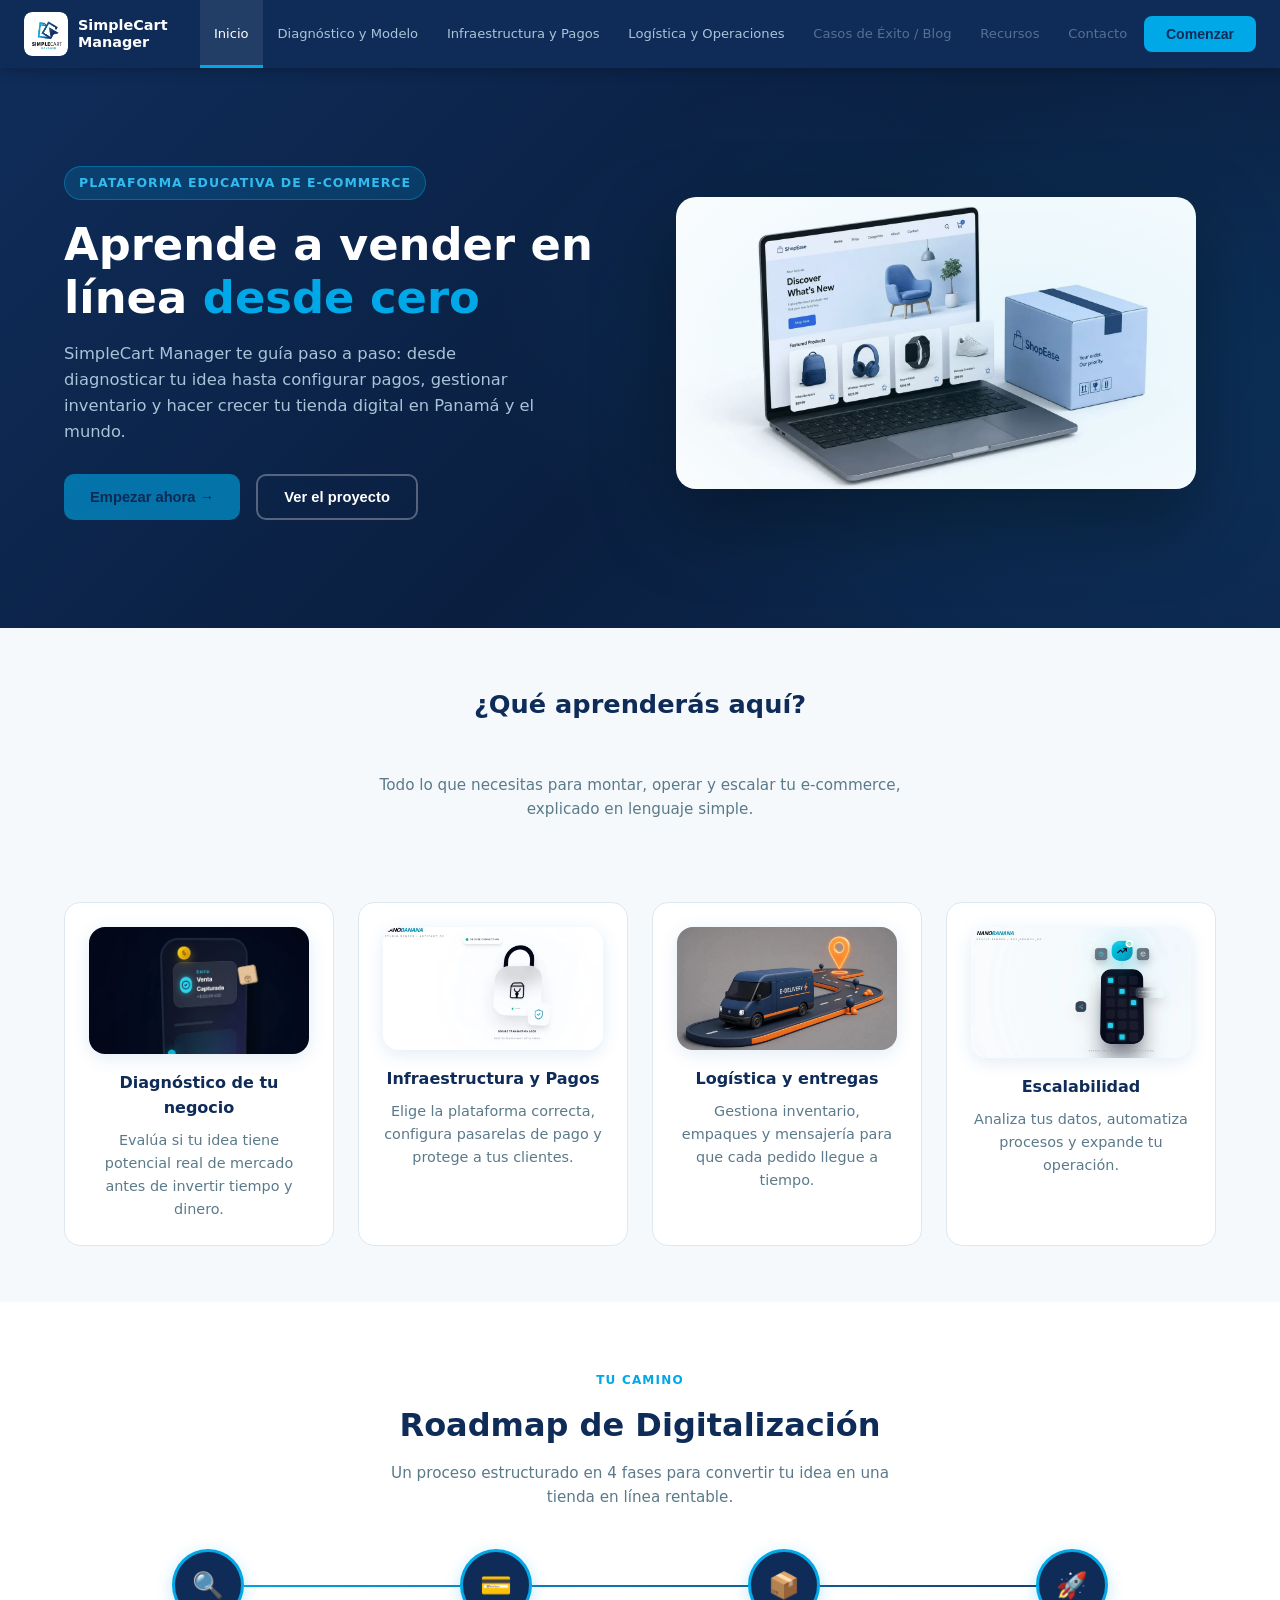
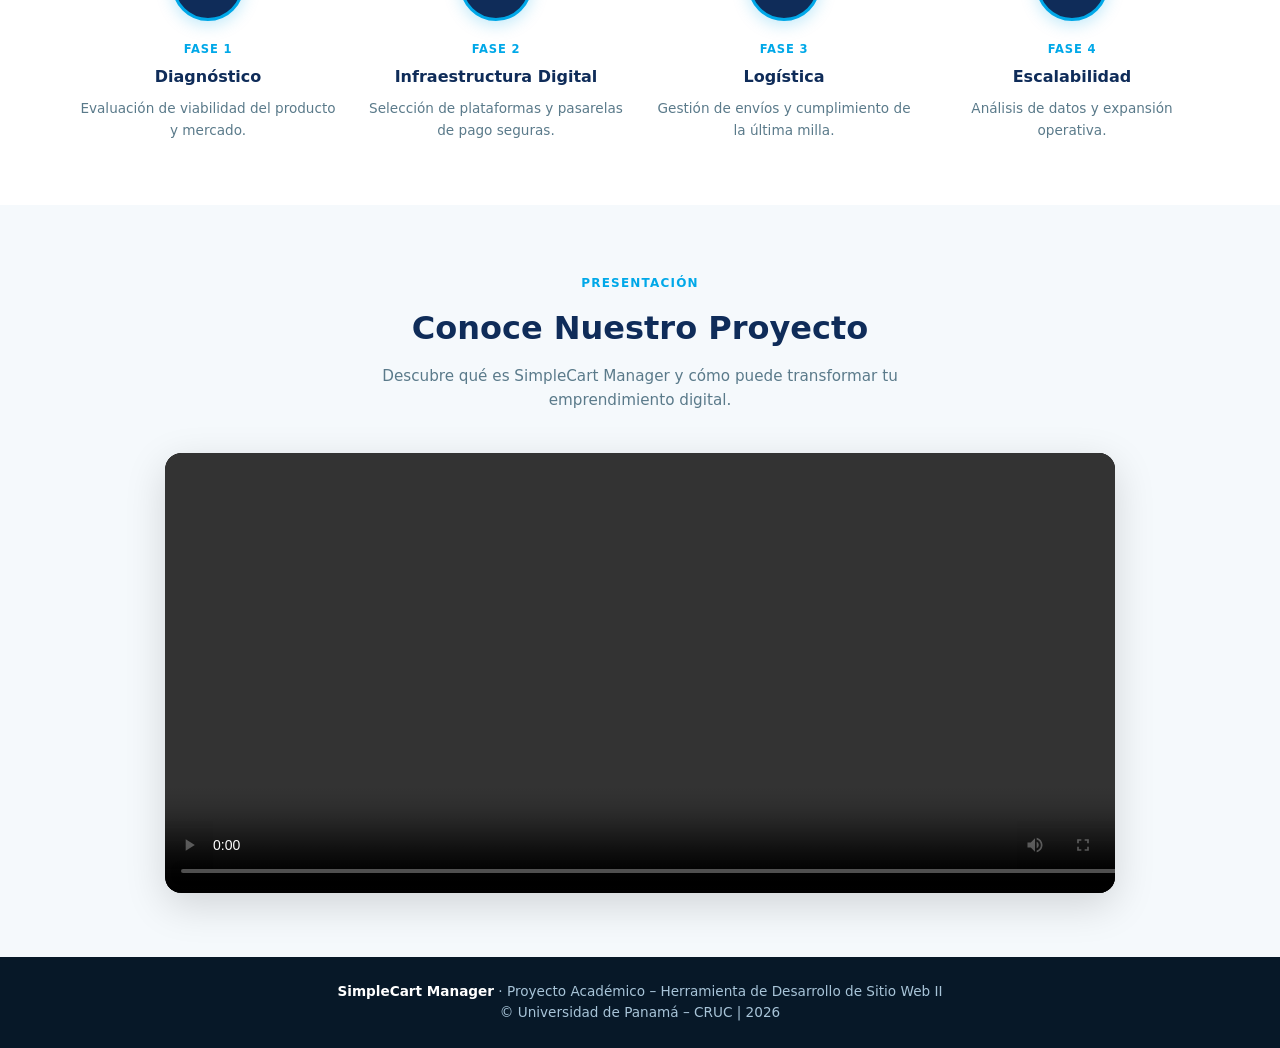
==== index.html @ 83f14ff5 "Quite carpetas y arregle los documentos" ====
<!DOCTYPE html>
<html lang="es">
<head>
  <meta charset="UTF-8" />
  <meta name="viewport" content="width=device-width, initial-scale=1.0" />
  <title>SimpleCart Manager</title>
  <link rel="stylesheet" href="styles.css" />
</head>
<body>

<!-- ── NAVBAR ── -->
<nav>
  <a class="nav-logo" href="#" onclick="showPage('inicio');return false;">
    <div class="nav-logo-icon nav-logo-icon-img">
      <img src="img/logo.webp" alt="Logo" /></div>
    <div class="nav-logo-text">SimpleCart<br>Manager</div>
  </a>
  <ul class="nav-links">
    <li><a href="#" id="nav-inicio" class="active" onclick="showPage('inicio');return false;">Inicio</a></li>
    <li><a href="#" id="nav-diagnostico" onclick="showPage('diagnostico');return false;">Diagnóstico y Modelo</a></li>
    <li><a href="#" id="nav-infraestructura" onclick="showPage('infraestructura');return false;">Infraestructura y Pagos</a></li>
    <li><a href="#" id="nav-logistica" onclick="showPage('logistica');return false;">Logística y Operaciones</a></li>
    <li><a class="soon">Casos de Éxito / Blog</a></li>
    <li><a class="soon">Recursos</a></li>
    <li><a class="soon">Contacto</a></li>
  </ul>
  <button class="nav-cta" onclick="showPage('diagnostico')">Comenzar</button>
</nav>

<!-- ══════════════════════════════════════
     PÁGINA 1 — INICIO
══════════════════════════════════════ -->
<section class="page active" id="page-inicio">

  <!-- HERO con Animación 1: Teléfono -->
  <div class="hero">
    <div class="hero-text">
      <div class="hero-badge">Plataforma Educativa de e-Commerce</div>
      <h1>Aprende a vender en línea <span>desde cero</span></h1>
      <p>SimpleCart Manager te guía paso a paso: desde diagnosticar tu idea hasta configurar pagos, gestionar inventario y hacer crecer tu tienda digital en Panamá y el mundo.</p>
      <div class="hero-actions">
        <button class="btn-primary" onclick="showPage('diagnostico')">Empezar ahora →</button>
        <button class="btn-outline" onclick="document.getElementById('video-section').scrollIntoView({behavior:'smooth'})">Ver el proyecto</button>
      </div>
    </div>
    <!-- Hero visual: laptop e-commerce -->
    <div class="hero-img-col">
      <img src="img/hero.webp" alt="Tienda e-commerce en laptop" class="hero-laptop-img" />
    </div>
  </div>

    <!-- VALUE STRIP: candado en "Infraestructura" -->
  <div class="value-strip">
    <h2>¿Qué aprenderás aquí?</h2>
    <p class="subtitle">Todo lo que necesitas para montar, operar y escalar tu e-commerce, explicado en lenguaje simple.</p>
    <div class="value-grid">
      <div class="value-card-img">
        <div class="value-card-img-wrap">
          <img src="img/celular.webp" alt="Diagnóstico de ventas" class="top" />
        </div>
        <h3>Diagnóstico de tu negocio</h3>
        <p>Evalúa si tu idea tiene potencial real de mercado antes de invertir tiempo y dinero.</p>
      </div>

      <div class="value-card-img">
        <div class="value-card-img-wrap">
          <img src="img/candado.webp" alt="Secure Transaction Lock" />
        </div>
        <h3>Infraestructura y Pagos</h3>
        <p>Elige la plataforma correcta, configura pasarelas de pago y protege a tus clientes.</p>
      </div>

      <div class="value-card-img">
        <div class="value-card-img-wrap">
          <img src="img/logistica.webp" alt="Logística y entregas" />
        </div>
        <h3>Logística y entregas</h3>
        <p>Gestiona inventario, empaques y mensajería para que cada pedido llegue a tiempo.</p>
      </div>

      <div class="value-card-img">
        <div class="value-card-img-wrap">
          <img src="img/interactivo.webp" alt="Escalabilidad y crecimiento" />
        </div>
        <h3>Escalabilidad</h3>
        <p>Analiza tus datos, automatiza procesos y expande tu operación.</p>
      </div>
    </div>
  </div>
            

  <!-- ROADMAP -->
  <div class="roadmap-section">
    <div class="section-header">
      <span class="section-label">Tu camino</span>
      <h2 class="section-title">Roadmap de Digitalización</h2>
      <p class="section-sub">Un proceso estructurado en 4 fases para convertir tu idea en una tienda en línea rentable.</p>
    </div>
    <div class="roadmap-grid">
      <div class="roadmap-item">
        <div class="roadmap-dot">🔍</div>
        <div class="roadmap-phase">Fase 1</div>
        <div class="roadmap-title">Diagnóstico</div>
        <p class="roadmap-desc">Evaluación de viabilidad del producto y mercado.</p>
      </div>
      <div class="roadmap-item">
        <div class="roadmap-dot">💳</div>
        <div class="roadmap-phase">Fase 2</div>
        <div class="roadmap-title">Infraestructura Digital</div>
        <p class="roadmap-desc">Selección de plataformas y pasarelas de pago seguras.</p>
      </div>
      <div class="roadmap-item">
        <div class="roadmap-dot">📦</div>
        <div class="roadmap-phase">Fase 3</div>
        <div class="roadmap-title">Logística</div>
        <p class="roadmap-desc">Gestión de envíos y cumplimiento de la última milla.</p>
      </div>
      <div class="roadmap-item">
        <div class="roadmap-dot">🚀</div>
        <div class="roadmap-phase">Fase 4</div>
        <div class="roadmap-title">Escalabilidad</div>
        <p class="roadmap-desc">Análisis de datos y expansión operativa.</p>
      </div>
    </div>
  </div>

  <!-- VIDEO -->
  <div class="video-section">
    <div class="section-header">
      <span class="section-label">Presentación</span>
      <h2 class="section-title">Conoce Nuestro Proyecto</h2>
      <p class="section-sub">Descubre qué es SimpleCart Manager y cómo puede transformar tu emprendimiento digital.</p>
    </div>
    <div class="video-wrapper">
      <video controls class="project-video">
        <source src="video1.mp4" type="video/mp4" />
        Tu navegador no soporta video HTML5.
      </video>
    </div>
  </div>

</section>

<!-- ══════════════════════════════════════
     PÁGINA 2 — DIAGNÓSTICO
══════════════════════════════════════ -->
<section class="page" id="page-diagnostico">
  <div class="page-hero">
    <span class="section-label">Fase 1 · Diagnóstico</span>
    <h1>Diagnóstico y <span>Modelo de Negocio</span></h1>
    <p>Antes de construir tu tienda en línea, necesitas validar tu idea. Aquí aprenderás a analizar tu producto, conocer a tu cliente y elegir el modelo de negocio que mejor se adapta a ti.</p>
  </div>

  <div class="diag-intro">
    <div class="diag-intro-text">
      <h2>¿Por qué es crucial el diagnóstico?</h2>
      <p>El 70% de los negocios en línea que fracasan no lo hacen por falta de dinero, sino por falta de validación previa. Un diagnóstico sólido te ahorra meses de esfuerzo y recursos mal invertidos.</p>
      <p>Aprenderás a evaluar cuatro dimensiones clave: tu producto, tu mercado objetivo, tu competencia y tu capacidad operativa.</p>
      <div class="highlight">💡 <strong>Dato clave:</strong> Un emprendedor que valida su idea antes de lanzar tiene 3 veces más probabilidades de alcanzar rentabilidad en el primer año.</div>
      <div class="dashboard-img-block">
        <img src="img/diagnostico.webp" alt="Dashboard de ventas" />
        <div class="dashboard-img-caption">📊 Panel de control de ventas en tiempo real</div>
      </div>
    </div>
    <div class="diag-cards-mini">
      <div class="mini-card"><h4>Producto</h4><p>¿Resuelve un problema real? ¿Tiene demanda comprobable?</p></div>
      <div class="mini-card"><h4>Cliente ideal</h4><p>¿Quién te va a comprar? ¿Dónde está? ¿Cuánto paga?</p></div>
      <div class="mini-card"><h4>Competencia</h4><p>¿Qué hacen los demás bien? ¿Cuál es tu diferenciador?</p></div>
      <div class="mini-card"><h4>Capacidad</h4><p>¿Puedes cumplir los pedidos con los recursos que tienes?</p></div>
    </div>
  </div>

  <div class="steps-section">
    <div class="section-header">
      <span class="section-label">Proceso</span>
      <h2 class="section-title">Pasos del Diagnóstico</h2>
      <p class="section-sub">Sigue este proceso estructurado para evaluar tu idea con criterios de negocio reales.</p>
    </div>
    <div class="steps-grid">
      <div class="step-card"><div class="step-num">01</div><h3>Define tu propuesta de valor</h3><p>Responde en una oración qué vendes, a quién y por qué lo prefieren frente a la competencia.</p><ul><li>Describe el problema que resuelves</li><li>Identifica al comprador específico</li><li>Explica qué te hace diferente</li><li>Valida que el cliente pagaría por eso</li></ul></div>
      <div class="step-card"><div class="step-num">02</div><h3>Analiza el mercado</h3><p>Investiga si hay suficiente demanda y qué tan accesible es ese segmento desde Panamá.</p><ul><li>Busca volumen de búsquedas en Google</li><li>Revisa ventas de competidores en Amazon</li><li>Estima el tamaño del mercado local</li><li>Identifica tendencias crecientes</li></ul></div>
      <div class="step-card"><div class="step-num">03</div><h3>Estudia a tu competencia</h3><p>Conocer lo que ya existe te permite encontrar huecos de mercado que puedes ocupar.</p><ul><li>Lista tus 3 competidores directos</li><li>Analiza precios y canales</li><li>Detecta quejas de sus clientes</li><li>Define en qué puedes ser mejor</li></ul></div>
      <div class="step-card"><div class="step-num">04</div><h3>Calcula tu viabilidad financiera</h3><p>Estima cuánto necesitas vender para cubrir costos y cuándo empiezas a ganar.</p><ul><li>Suma costos fijos mensuales</li><li>Calcula el costo unitario</li><li>Define precio y margen</li><li>Proyecta unidades a vender</li></ul></div>
      <div class="step-card"><div class="step-num">05</div><h3>Valida con clientes reales</h3><p>Antes de invertir en tecnología, consigue tu primera venta real.</p><ul><li>Crea una landing page sencilla</li><li>Usa redes para pre-vender</li><li>Encuesta a personas del perfil objetivo</li><li>Acepta un pedido real aunque sea manual</li></ul></div>
      <div class="step-card"><div class="step-num">06</div><h3>Redacta tu Modelo de Negocio</h3><p>Plasma todo en un Business Model Canvas simplificado.</p><ul><li>Segmento de clientes y canales</li><li>Propuesta de valor</li><li>Fuentes de ingresos y costos</li><li>Recursos, actividades y socios clave</li></ul></div>
    </div>
  </div>

  <div class="models-section">
    <div class="section-header">
      <span class="section-label">Modelos</span>
      <h2 class="section-title">¿Qué modelo de negocio es para ti?</h2>
      <p class="section-sub">El modelo que elijas define cómo generas dinero. Conoce las principales opciones para e-commerce.</p>
    </div>
    <div class="models-grid">
      <div class="model-card featured">
        <span class="model-badge">Más popular</span>
        <h3>Tienda propia con inventario</h3>
        <p>Compras productos, los almacenas y los vendes. Control total del precio, marca y experiencia del cliente.</p>
        <div class="model-tags">
          <span class="tag">Control total</span>
          <span class="tag">Requiere capital</span>
          <span class="tag">Mayor margen</span>
        </div>
      
      
      
      </div>
      <div class="model-card">
        <h3>Dropshipping</h3>
        <p>Vendes productos de terceros sin inventario. El proveedor envía directamente al cliente.</p>
        <div class="model-tags">
          <span class="tag">Bajo riesgo</span>
          <span class="tag">Menor margen</span>
          <span class="tag">Fácil de comenzar</span>
        </div>
      </div>
      <div class="model-card"><h3>Productos digitales</h3><p>Vendes cursos, plantillas, ebooks. Se entrega automáticamente y genera ingresos pasivos.</p><div class="model-tags"><span class="tag">Sin inventario</span><span class="tag">Escalable</span><span class="tag">Alto margen</span></div></div>
      <div class="model-card"><h3>Suscripción / membresía</h3><p>Los clientes pagan mensual o anual por acceso a productos o servicios. Ingresos predecibles.</p><div class="model-tags"><span class="tag">Ingreso recurrente</span><span class="tag">Fidelización</span><span class="tag">Mayor LTV</span></div></div>
    </div>
  </div>

  <div class="checklist-section">
    <div class="section-header">
      <span class="section-label">Checklist</span>
      <h2 class="section-title">¿Estás listo para pasar a la Fase 2?</h2>
      <p class="section-sub">Verifica estos puntos antes de avanzar. Si marcas al menos 8 de 10, estás listo.</p>
    </div>
    <div class="checklist-wrapper">
      <div class="checklist-group">
        <h3>Producto y mercado</h3>
        <div class="checklist-item"><div class="ci-check">✓</div><div class="ci-text"><strong>Propuesta de valor definida</strong><span>Sé exactamente qué vendo y por qué me elegirían a mí.</span></div></div>
        <div class="checklist-item"><div class="ci-check">✓</div><div class="ci-text"><strong>Cliente ideal identificado</strong><span>Tengo un perfil de cliente con edad, hábitos e intención de compra.</span></div></div>
        <div class="checklist-item"><div class="ci-check">✓</div><div class="ci-text"><strong>Demanda verificada</strong><span>Hay búsquedas, ventas de competidores o personas que pagarían.</span></div></div>
        <div class="checklist-item"><div class="ci-check">✓</div><div class="ci-text"><strong>Competencia analizada</strong><span>Conozco a mis 3 principales competidores y mi diferenciador.</span></div></div>
        <div class="checklist-item"><div class="ci-check">✓</div><div class="ci-text"><strong>Primera venta o pre-venta</strong><span>Alguien real expresó interés o realizó un pago por mi producto.</span></div></div>
      </div>
      <div class="checklist-group">
        <h3>Modelo y finanzas</h3>
        <div class="checklist-item"><div class="ci-check">✓</div><div class="ci-text"><strong>Modelo de negocio elegido</strong><span>Sé si haré tienda propia, dropshipping, digital o suscripción.</span></div></div>
        <div class="checklist-item"><div class="ci-check">✓</div><div class="ci-text"><strong>Costos calculados</strong><span>Conozco cuánto me cuesta producir, empacar y enviar.</span></div></div>
        <div class="checklist-item"><div class="ci-check">✓</div><div class="ci-text"><strong>Precio de venta definido</strong><span>Mi precio cubre costos y deja un margen de al menos 30%.</span></div></div>
        <div class="checklist-item"><div class="ci-check">✓</div><div class="ci-text"><strong>Punto de equilibrio calculado</strong><span>Sé cuántas ventas necesito al mes para no perder dinero.</span></div></div>
        <div class="checklist-item"><div class="ci-check">✓</div><div class="ci-text"><strong>Capacidad operativa evaluada</strong><span>Puedo manejar los pedidos iniciales con mis recursos actuales.</span></div></div>
      </div>
    </div>
  </div>

  <div class="cta-band">
    <h2>¿Tienes tu diagnóstico listo? <span>Avanza a la Fase 2</span></h2>
    <p>La siguiente etapa te guiará para elegir tu plataforma de ventas, configurar métodos de pago y construir la infraestructura digital de tu tienda.</p>
    <button class="btn-primary" onclick="showPage('infraestructura')">Infraestructura y Pagos →</button>
  </div>
</section>

<!-- ══════════════════════════════════════
     PÁGINA 3 — INFRAESTRUCTURA Y PAGOS
══════════════════════════════════════ -->
<section class="page" id="page-infraestructura">

  <div class="page-hero">
    <span class="section-label">Fase 2 · Infraestructura y Pagos</span>
    <h1>Plataforma, Pagos y <span>Seguridad Digital</span></h1>
    <p>Una vez que validaste tu idea, llega el momento de elegir dónde vender, cómo cobrar y cómo proteger los datos de tus clientes. Aquí encontrarás todo lo que necesitas saber para construir los cimientos digitales de tu tienda.</p>
  </div>

  <!-- value strip with lock animation -->
  <div class="value-strip">
    <div class="anim-lock-wrap" id="lockWrap" onclick="toggleLock()">
      <div class="anim-lock-glow"></div>
      <div class="anim-shackle"></div>
      <div class="anim-lock-body">
        <div class="anim-lock-grid"></div>
        <div class="anim-lock-glare"></div>
        <div class="anim-lock-ring"></div>
        <span class="anim-lock-icon" id="lockIcon">🛍</span>
        <div class="anim-lock-status">
          <span class="anim-lock-status-dot"></span>
          <span id="lockStatusText">STANDBY_CIPHER_ACTIVE</span>
        </div>
      </div>
      <div class="anim-lock-badge" id="lockBadge">
        🛡
        <span class="anim-lock-badge-label" id="lockBadgeLabel">System OK</span>
      </div>
      <div class="anim-conn-badge" id="connBadge">
        <div class="anim-conn-top">
          <span class="anim-conn-dot"></span>
          <span class="anim-conn-text" id="connText">Conexión Segura</span>
        </div>
        <div class="anim-conn-sub">TLS_1.3_STABLE / STANDBY</div>
      </div>
      <div class="anim-orbit-ring1"></div>
      <div class="anim-orbit-ring2"></div>
      <div class="anim-orbit-key"><div class="anim-orbit-key-inner">🔑</div></div>
      <div class="anim-orbit-dot"><div class="anim-orbit-dot-inner"></div></div>
      <div class="anim-spark"></div>
      <div class="anim-spark"></div>
      <div class="anim-spark"></div>
      <div class="anim-spark"></div>
    </div>
    <div class="segurit">
      <h2 >Seguridad ante todo</h2>
      <p>Proteger la información de tus clientes no es opcional: es un requisito legal y de confianza. Desde la configuración de SSL hasta la elección de pasarelas de pago seguras, cada detalle cuenta para que tu tienda transmita profesionalismo y seguridad.</p>
      <p class="content">Haz clic en el candado para simular el establecimiento de un canal encriptado seguro, igual que ocurre cuando activas un certificado SSL en tu tienda.</p>
    </div>
  </div>

  <!-- Platform types -->
  <div class="models-section">
    <div class="section-header">
      <span class="section-label">Plataformas</span>
      <h2 class="section-title">Elige dónde construir tu tienda</h2>
      <p class="section-sub">Cada plataforma tiene ventajas según tu presupuesto, conocimiento técnico y nivel de control que necesites.</p>
    </div>
    <div class="models-grid">
      <div class="model-card featured">
        <span class="model-badge">Recomendada</span>
        <h3>Shopify</h3>
        <p>Plataforma todo-en-uno. Ideal para principiantes. Incluye hosting, plantillas, pasarela de pago y soporte 24/7. Comisiones mensuales + transaccionales.</p>
        <div class="model-tags"><span class="tag">Fácil</span><span class="tag">Hosting incluido</span><span class="tag">Pago mensual</span></div>
      </div>
      <div class="model-card">
        <h3>WooCommerce</h3>
        <p>Plugin de WordPress. Control total del diseño y funcionalidad. Ideal si ya tienes experiencia técnica o presupuesto ajustado. Software gratuito (hosting aparte).</p>
        <div class="model-tags"><span class="tag">Gratuito</span><span class="tag">Requiere hosting</span><span class="tag">Personalizable</span></div>
      </div>
      <div class="model-card">
        <h3>Tienda Libre / Mercado Shops</h3>
        <p>Soluciones locales para LATAM. Integración con Mercado Pago. Buenas para empezar rápido en la región con poco presupuesto inicial.</p>
        <div class="model-tags"><span class="tag">Local</span><span class="tag">Mercado Pago</span><span class="tag">Gratuito inicial</span></div>
      </div>
      <div class="model-card">
        <h3>BigCommerce / Wix eCommerce</h3>
        <p>Alternativas con buen balance entre facilidad y personalización. BigCommerce es fuerte en escalabilidad; Wix es ideal para catálogos pequeños.</p>
        <div class="model-tags"><span class="tag">Escalable</span><span class="tag">Plantillas</span><span class="tag">Soporte</span></div>
      </div>
    </div>
  </div>

  <!-- Payment gateways -->
  <div class="steps-section">
    <div class="section-header">
      <span class="section-label">Pasarelas de Pago</span>
      <h2 class="section-title">¿Cómo vas a cobrar?</h2>
      <p class="section-sub">Las pasarelas de pago procesan las transacciones de tus clientes de forma segura. Conoce las opciones disponibles.</p>
    </div>
    <div class="steps-grid">
      <div class="step-card">
        <div class="step-num">01</div>
        <h3>Mercado Pago</h3>
        <p>La más usada en LATAM. Acepta tarjetas, efectivo (Pago Fácil, Rapipago) y transferencias. Ideal para empezar en la región. Comisiones competitivas.</p>
        <ul><li>Sin costo de instalación</li><li>Checkout personalizable</li><li>Split de pagos</li></ul>
      </div>
      <div class="step-card">
        <div class="step-num">02</div>
        <h3>Stripe</h3>
        <p>Líder global. Excelente documentación y API. Acepta más de 135 monedas. Ideal si planeas vender internacionalmente. Requiere cuenta en país soportado.</p>
        <ul><li>API robusta</li><li>Recurrencia nativa</li><li>Prevención de fraude</li></ul>
      </div>
      <div class="step-card">
        <div class="step-num">03</div>
        <h3>PayPal</h3>
        <p>Reconocido mundialmente. Los clientes confían en él. Puedes usarlo como botón de pago o checkout completo. Bueno para empezar sin conocimientos técnicos.</p>
        <ul><li>Fácil integración</li><li>Protección al comprador</li><li>Amplia cobertura</li></ul>
      </div>
      <div class="step-card">
        <div class="step-num">04</div>
        <h3>Payphone / Nequi</h3>
        <p>Soluciones de pago locales en Panamá. Payphone permite cobros con tarjeta y código QR. Nequi permite transferencias instantáneas entre usuarios.</p>
        <ul><li>Pagos locales</li><li>QR y link de pago</li><li>Comisiones bajas</li></ul>
      </div>
      <div class="step-card">
        <div class="step-num">05</div>
        <h3>Transferencia / Depósito</h3>
        <p>Método tradicional sin comisiones. Ideal para ventas B2B o clientes de confianza. Puedes automatizar con alerts bancarios o confirmación manual.</p>
        <ul><li>Sin comisiones</li><li>B2B frecuente</li><li>Requiere gestión manual</li></ul>
      </div>
      <div class="step-card">
        <div class="step-num">06</div>
        <h3>Criptomonedas</h3>
        <p>Acepta Bitcoin, USDT o stablecoins mediante pasarelas como Binance Pay o OpenNode. Ideal para un nicho tech-savvy. Volatilidad a considerar.</p>
        <ul><li>Sin bancos</li><li>Comisiones bajas</li><li>Mercado nicho</li></ul>
      </div>
    </div>
  </div>

  <!-- Seguridad checklist -->
  <div class="checklist-section">
    <div class="section-header">
      <span class="section-label">Seguridad</span>
      <h2 class="section-title">Checklist de infraestructura segura</h2>
      <p class="section-sub">Antes de lanzar, asegúrate de cumplir con estos puntos para proteger tu tienda y a tus clientes.</p>
    </div>
    <div class="checklist-wrapper">
      <div class="checklist-group">
        <h3>Plataforma y dominio</h3>
        <div class="checklist-item"><div class="ci-check">✓</div><div class="ci-text"><strong>Dominio propio configurado</strong><span>Compra un dominio .com, .com.pa o similar y conéctalo a tu tienda.</span></div></div>
        <div class="checklist-item"><div class="ci-check">✓</div><div class="ci-text"><strong>Certificado SSL activo</strong><span>HTTPS obligatorio. La mayoría de plataformas lo incluyen gratis (Let's Encrypt).</span></div></div>
        <div class="checklist-item"><div class="ci-check">✓</div><div class="ci-text"><strong>CDN / aceleración</strong><span>Usa Cloudflare o similar para velocidad y protección DDoS.</span></div></div>
        <div class="checklist-item"><div class="ci-check">✓</div><div class="ci-text"><strong>Backups automáticos</strong><span>Configura respaldos diarios de productos, pedidos y configuraciones.</span></div></div>
        <div class="checklist-item"><div class="ci-check">✓</div><div class="ci-text"><strong>Términos y condiciones</strong><span>Redacta políticas claras de envío, devolución, privacidad y cookies.</span></div></div>
      </div>
      <div class="checklist-group">
        <h3>Pagos y cumplimiento legal</h3>
        <div class="checklist-item"><div class="ci-check">✓</div><div class="ci-text"><strong>Pasarela de pago integrada</strong><span>Configura al menos un método de cobro (tarjeta, transferencia o efectivo).</span></div></div>
        <div class="checklist-item"><div class="ci-check">✓</div><div class="ci-text"><strong>Cumplimiento PCI DSS</strong><span>Verifica que tu pasarela cumpla con estándares de seguridad de datos.</span></div></div>
        <div class="checklist-item"><div class="ci-check">✓</div><div class="ci-text"><strong>Autenticación 2FA</strong><span>Activa doble factor en el admin de tu tienda y pasarela de pago.</span></div></div>
        <div class="checklist-item"><div class="ci-check">✓</div><div class="ci-text"><strong>Facturación electrónica</strong><span>Configura la emisión de facturas digitales según legislación panameña (DG).
</span></div></div>
        <div class="checklist-item"><div class="ci-check">✓</div><div class="ci-text"><strong>Prueba de compra real</strong><span>Realiza una transacción de prueba de principio a fin antes de lanzar.</span></div></div>
      </div>
    </div>
  </div>

  <div class="cta-band">
    <h2>Infraestructura lista? <span>Avanza a Logística</span></h2>
    <p>La siguiente fase te guiará en la gestión de inventario, empaques, mensajería y operaciones del día a día.</p>
    <button class="btn-primary" onclick="showPage('logistica')">Logística y Operaciones →</button>
  </div>
</section>

<!-- ══════════════════════════════════════
     PÁGINA 4 — LOGÍSTICA Y OPERACIONES
══════════════════════════════════════ -->
<section class="page" id="page-logistica">

  <div class="page-hero">
    <span class="section-label">Fase 3 · Logística y Operaciones</span>
    <h1>Inventario, Empaques y <span>Última Milla</span></h1>
    <p>Una vez que tu tienda está en línea y puedes cobrar, el siguiente reto es hacer llegar los productos a tus clientes. Aquí aprenderás a gestionar inventario, elegir métodos de envío y optimizar tus operaciones logísticas.</p>
  </div>

  <!-- value strip with arrow animation -->
  <div class="value-strip">
    <div class="operation">
      <h2>Operaciones que escalan</h2>
      <p>La logística es el corazón operativo de tu e-commerce. Desde recibir un pedido hasta que llega a la puerta del cliente, cada paso debe estar sincronizado. Una operación eficiente reduce costos, mejora la experiencia del cliente y te permite escalar.</p>
      <p>Haz clic en la animación para simular una sincronización de datos logísticos y ver cómo los nodos de tu red de operaciones se activan en tiempo real.</p>
    </div>
    <div class="anim-arrow-wrap" id="arrowWrap" onclick="triggerSync()">
      <div class="anim-arrow-glow"></div>
      <div class="anim-arrow-inner">
        <!-- peak -->
        <div class="anim-peak">
          <div class="anim-peak-side">
            📦
            <div class="scan-bar"></div>
          </div>
          <div class="anim-peak-center">
            📈
            <div class="anim-peak-badge">
              <div class="ping"></div>
              ✓
            </div>
          </div>
          <div class="anim-peak-side">
            📋
            <div class="scan-bar"></div>
          </div>
        </div>
        <div class="anim-connect-line"></div>
        <!-- grid body -->
        <div class="anim-grid-body">
          <div class="laser"></div>
          <div class="shine"></div>
          <div class="anim-node-grid" id="nodeGrid">
            <!-- generated by buildNodeGrid() -->
          </div>
          <!-- sync label -->
          <div class="anim-sync-label">
            <div class="anim-sync-ping">
              <span class="anim-sync-ping-dot"></span>
              <span class="anim-sync-text">NODE_TRANS</span>
            </div>
            <div class="anim-sync-val" id="syncVal">+14% SYNC</div>
          </div>
        </div>
        <!-- share button -->
        <div class="anim-share-btn" onclick="event.stopPropagation();triggerSync()" title="Sincronizar Datos">🔄</div>
        <!-- globe badge -->
        <div class="anim-globe-badge">
          <div class="anim-globe-icon">🌐</div>
          <div>
            <div class="anim-globe-label">User Nodes</div>
            <div class="anim-globe-val" id="globeVal">482</div>
          </div>
        </div>
        <!-- shadow -->
        <div class="shadow"></div>
      </div>
    </div>
  </div>

  <!-- Logistics topics -->
  <div class="models-section">
    <div class="section-header">
      <span class="section-label">Operaciones</span>
      <h2 class="section-title">Áreas clave de la logística</h2>
      <p class="section-sub">Dominar estas áreas te permitirá operar de forma eficiente y ofrecer una experiencia de entrega que tus clientes recordarán.</p>
    </div>
    <div class="models-grid">
      <div class="model-card featured">
        <span class="model-badge">Fundamental</span>
        <h3>Gestión de inventario</h3>
        <p>Saber qué tienes, dónde está y cuándo se agota. Usa herramientas como hojas de cálculo o sistemas básicos de inventario para empezar.</p>
        <div class="model-tags"><span class="tag">Stock mínimo</span><span class="tag">Alertas</span><span class="tag">Rotación</span></div>
      </div>
      <div class="model-card">
        <h3>Empaque y preparación</h3>
        <p>El unboxing es parte de la experiencia. Elige empaques adecuados al producto, incluye instrucciones y protege contra daños durante el envío.</p>
        <div class="model-tags"><span class="tag">Costo por unidad</span><span class="tag">Marca</span><span class="tag">Sostenibilidad</span></div>
      </div>
      <div class="model-card">
        <h3>Mensajería y envíos</h3>
        <p>Selecciona entre opciones locales (Correos de Panamá, mensajería privada) e internacionales (DHL, FedEx). Negocia tarifas por volumen.</p>
        <div class="model-tags"><span class="tag">Última milla</span><span class="tag">Tracking</span><span class="tag">Tarifas</span></div>
      </div>
      <div class="model-card">
        <h3>Cumplimiento y devoluciones</h3>
        <p>Establece políticas claras de envío y devolución. Un proceso de devolución sencillo genera confianza y mejora la reputación de tu tienda.</p>
        <div class="model-tags"><span class="tag">Políticas</span><span class="tag">Logística inversa</span><span class="tag">Satisfacción</span></div>
      </div>
    </div>
  </div>

  <!-- Steps for logistics -->
  <div class="steps-section">
    <div class="section-header">
      <span class="section-label">Procesos</span>
      <h2 class="section-title">Flujo logístico paso a paso</h2>
      <p class="section-sub">Desde que el cliente hace clic en "comprar" hasta que recibe su pedido, este es el camino que sigue tu producto.</p>
    </div>
    <div class="steps-grid">
      <div class="step-card">
        <div class="step-num">01</div>
        <h3>Recepción del pedido</h3>
        <p>El sistema te notifica de una nueva compra. Verifica el pago, los datos del cliente y la disponibilidad del producto en inventario.</p>
        <ul><li>Notificación automática</li><li>Verificación de pago</li><li>Confirmación al cliente</li></ul>
      </div>
      <div class="step-card">
        <div class="step-num">02</div>
        <h3>Preparación del pedido</h3>
        <p>Localiza los productos en tu inventario, verifica su estado y empaqueta cuidadosamente. Incluye notas de agradecimiento o instructivos.</p>
        <ul><li>Picking de productos</li><li>Control de calidad</li><li>Empaque y etiquetado</li></ul>
      </div>
      <div class="step-card">
        <div class="step-num">03</div>
        <h3>Despacho y envío</h3>
        <p>Entrega el paquete a la mensajería elegida. Genera el número de seguimiento y comparte la información con el cliente.</p>
        <ul><li>Generación de guía</li><li>Tracking en tiempo real</li><li>Notificación de despacho</li></ul>
      </div>
      <div class="step-card">
        <div class="step-num">04</div>
        <h3>Última milla</h3>
        <p>La entrega final al cliente. Coordina ventanas de entrega, maneja direcciones difíciles y asegúrate de que el cliente reciba satisfecho.</p>
        <ul><li>Coordinación de entrega</li><li>Confirmación de recepción</li><li>Soporte post-entrega</li></ul>
      </div>
      <div class="step-card">
        <div class="step-num">05</div>
        <h3>Seguimiento y soporte</h3>
        <p>Monitorea el estado del envío. Responde dudas del cliente sobre tiempos, direcciones o daños. Gestiona devoluciones si es necesario.</p>
        <ul><li>Chat / WhatsApp</li><li>Gestión de incidencias</li><li>Logística inversa</li></ul>
      </div>
      <div class="step-card">
        <div class="step-num">06</div>
        <h3>Análisis y mejora</h3>
        <p>Revisa métricas como tiempo de entrega, costo por envío y satisfacción del cliente. Usa esos datos para optimizar tu operación.</p>
        <ul><li>KPIs logísticos</li><li>Encuestas de satisfacción</li><li>Mejora continua</li></ul>
      </div>
    </div>
  </div>

  <!-- Logistics checklist -->
  <div class="checklist-section">
    <div class="section-header">
      <span class="section-label">Checklist</span>
      <h2 class="section-title">¿Estás listo para escalar?</h2>
      <p class="section-sub">Verifica estos puntos antes de buscar crecimiento. Si marcas al menos 8 de 10, tu operación está sólida.</p>
    </div>
    <div class="checklist-wrapper">
      <div class="checklist-group">
        <h3>Inventario y productos</h3>
        <div class="checklist-item"><div class="ci-check">✓</div><div class="ci-text"><strong>Inventario actualizado</strong><span>Tienes un registro claro de cuántas unidades tienes de cada producto.</span></div></div>
        <div class="checklist-item"><div class="ci-check">✓</div><div class="ci-text"><strong>Proveedores confirmados</strong><span>Tus fuentes de producto son confiables y tienes alternativas en caso de quiebre de stock.</span></div></div>
        <div class="checklist-item"><div class="ci-check">✓</div><div class="ci-text"><strong>Empaque estandarizado</strong><span>Tienes empaques adecuados para cada tipo de producto y sabes el costo por unidad.</span></div></div>
        <div class="checklist-item"><div class="ci-check">✓</div><div class="ci-text"><strong>Punto de reorden definido</strong><span>Sabes en qué nivel de stock debes reabastecer para no quedarte sin producto.</span></div></div>
        <div class="checklist-item"><div class="ci-check">✓</div><div class="ci-text"><strong>Costos logísticos calculados</strong><span>Conoces cuánto cuesta empaquetar y enviar cada producto por unidad.</span></div></div>
      </div>
      <div class="checklist-group">
        <h3>Envíos y experiencia</h3>
        <div class="checklist-item"><div class="ci-check">✓</div><div class="ci-text"><strong>Mensajería contratada</strong><span>Tienes al menos una opción de mensajería con tarifas conocidas para envíos nacionales.</span></div></div>
        <div class="checklist-item"><div class="ci-check">✓</div><div class="ci-text"><strong>Tracking implementado</strong><span>Compartes número de seguimiento con el cliente en cada envío.</span></div></div>
        <div class="checklist-item"><div class="ci-check">✓</div><div class="ci-text"><strong>Política de devoluciones</strong><span>Tienes un proceso claro para devoluciones, cambios o reembolsos.</span></div></div>
        <div class="checklist-item"><div class="ci-check">✓</div><div class="ci-text"><strong>Tiempos de entrega definidos</strong><span>Comunicas plazos realistas de entrega según la zona del cliente.</span></div></div>
        <div class="checklist-item"><div class="ci-check">✓</div><div class="ci-text"><strong>Plan de contingencia</strong><span>Tienes respaldo si tu mensajería principal falla (pico de demanda, huelga, etc.).</span></div></div>
      </div>
    </div>
  </div>

  <div class="cta-band">
    <h2>¿Operación lista? <span>Escala tu negocio</span></h2>
    <p>La fase final te enseñará a analizar datos, automatizar procesos y expandir tu e-commerce hacia nuevos horizontes.</p>
    <button class="btn-primary" disabled>Escalabilidad — Próximamente →</button>
  </div>
</section>

<!-- ── FOOTER ── -->
<footer>
  <strong>SimpleCart Manager</strong> · Proyecto Académico – Herramienta de Desarrollo de Sitio Web II
  <br>© Universidad de Panamá – CRUC | 2026
</footer>

<script src="app.js"></script>
</body>
</html>
---- styles.css ----
*, *::before, *::after { box-sizing: border-box; margin: 0; padding: 0; }
:root {
  --navy:    #0F2C59;
  --navyMid: #1A3A6E;
  --cyan:    #00A8E8;
  --cyanLt:  #33BBEF;
  --white:   #FFFFFF;
  --offWhite:#E8F4FB;
  --silver:  #A8C4D8;
  --dark:    #071828;
  --textDark:#1A2A3A;
  --bg:      #F5F9FC;
  --slate900:#0f172a;
  --slate950:#020617;
}
html { scroll-behavior: smooth; }
body { font-family: 'Segoe UI', system-ui, sans-serif; background: var(--white); color: var(--textDark); line-height: 1.6; }

/* ── NAV ── */
nav {
  position: sticky; top: 0; z-index: 100;
  background: var(--navy);
  display: flex; align-items: center;
  padding: 0 1.5rem; height: 68px;
  box-shadow: 0 2px 12px rgba(0,0,0,0.25);
}
.nav-logo { display:flex; align-items:center; gap:10px; text-decoration:none; margin-right:2rem; flex-shrink:0; }
.nav-logo-icon { width:38px; height:38px; background:var(--cyan); border-radius:8px; display:flex; align-items:center; justify-content:center; font-size:18px; font-weight:900; color:var(--navy); }
.nav-logo-text { color:var(--white); font-size:.9rem; font-weight:600; line-height:1.2; }
.nav-links { 
  display:flex; 
  list-style:none; 
  gap:0; 
  flex:1; 
  overflow-x: auto;
  scrollbar-width: none;
}
.nav-links a { display:block; padding:0 .9rem; height:68px; line-height:68px; color:var(--silver); font-size:.82rem; font-weight:500; text-decoration:none; white-space:nowrap; transition:color .2s,background .2s; }
.nav-links a:hover, .nav-links a.active { color:var(--white); background:rgba(255,255,255,.08); }
.nav-links a.active { border-bottom:3px solid var(--cyan); }
.nav-links .soon { color:rgba(168,196,216,.45); cursor:default; }
.nav-links .soon:hover { background:none; color:rgba(168,196,216,.45); }
.nav-cta { margin-left:auto; flex-shrink:0; background:var(--cyan); color:var(--navy); border:none; border-radius:8px; padding:10px 22px; font-size:.88rem; font-weight:700; cursor:pointer; transition:background .2s,transform .15s; }
.nav-cta:hover { background:var(--cyanLt); transform:translateY(-1px); }

/* ── PAGE ROUTING ── */
.page { display:none; }
.page.active { display:block; }

/* ── HERO ── */
.hero {
  background: linear-gradient(135deg, var(--navy) 0%, #0a1f40 55%, #0d2a52 100%);
  color: var(--white);
  padding: 60px 5% 70px;
  display: grid;
  grid-template-columns: 1fr 1fr;
  gap: 2rem;
  align-items: center;
  min-height: 560px;
  position: relative; overflow: hidden;
}
.hero::before { content:''; position:absolute; inset:0; background:radial-gradient(ellipse 60% 80% at 80% 50%, rgba(0,168,232,.10) 0%, transparent 70%); pointer-events:none; }
.hero-badge { display:inline-block; background:rgba(0,168,232,.18); border:1px solid rgba(0,168,232,.4); color:var(--cyanLt); font-size:.78rem; font-weight:700; letter-spacing:.08em; text-transform:uppercase; padding:6px 14px; border-radius:20px; margin-bottom:1.2rem; }
.hero h1 { font-size:clamp(1.8rem,3.5vw,2.8rem); font-weight:800; line-height:1.18; margin-bottom:1rem; }
.hero h1 span { color:var(--cyan); }
.hero p { font-size:1.02rem; color:var(--silver); max-width:480px; margin-bottom:1.8rem; }
.hero-actions { display:flex; gap:1rem; flex-wrap:wrap; }
.btn-primary { 
  background:var(--cyan); 
  color:var(--navy); 
  border:none; 
  border-radius:10px; 
  padding:13px 26px; 
  font-size:.92rem; 
  font-weight:700; 
  cursor:pointer; 
  transition:all .2s;
  opacity:.6;
  cursor:default;
}

.btn-primary:hover { background:var(--cyanLt); transform:translateY(-2px); box-shadow:0 8px 24px rgba(0,168,232,.35); }
.btn-outline { background:transparent; color:var(--white); border:2px solid rgba(255,255,255,.3); border-radius:10px; padding:13px 26px; font-size:.92rem; font-weight:600; cursor:pointer; transition:all .2s; }
.btn-outline:hover { border-color:var(--cyan); color:var(--cyan); }

/* ── VALUE STRIP ── */
.value-strip { 
  background:var(--bg); 
  padding:3.5rem 5%; 
  display:flex;
  flex-direction: column;
  gap:2.5rem;
  justify-content:center;
}

.value-strip h2 { 
  text-align:center; 
  font-size:1.6rem; 
  font-weight:700; 
  color:var(--navy); 
  margin-bottom:.5rem; 
}

.value-strip .subtitle { 
  text-align:center; 
  color:#5a7a8a; 
  font-size:.95rem; 
  max-width:560px; 
  margin:0 auto 2.5rem; 
}
.value-grid { display:grid; grid-template-columns:repeat(auto-fit,minmax(220px,1fr)); gap:1.5rem; }
.value-card { background:var(--white); border:1px solid #dde8f0; border-radius:16px; padding:1.5rem; transition:box-shadow .2s,transform .2s; }
.value-card:hover { box-shadow:0 6px 24px rgba(0,100,180,.1); transform:translateY(-3px); }
.value-icon { width:48px; height:48px; border-radius:12px; background:linear-gradient(135deg,var(--navy),var(--navyMid)); display:flex; align-items:center; justify-content:center; font-size:1.4rem; margin-bottom:1rem; }
.value-card h3 { font-size:1rem; font-weight:700; color:var(--navy); margin-bottom:.5rem; }
.value-card p { font-size:.9rem; color:#5a7a8a; }

/* value-card with animation embed */
.value-card-anim { background:var(--white); border:1px solid #dde8f0; border-radius:16px; padding:1.5rem; display:flex; flex-direction:column; align-items:center; }
.value-card-anim h3 { font-size:1rem; font-weight:700; color:var(--navy); margin-bottom:.4rem; text-align:center; }
.value-card-anim p { font-size:.88rem; color:#5a7a8a; text-align:center; }

/* ── ROADMAP ── */
.roadmap-section { padding:4rem 5%; background:var(--white); }
.section-header { text-align:center; margin-bottom:2.5rem; }
.section-label { display:inline-block; font-size:.75rem; font-weight:700; letter-spacing:.1em; text-transform:uppercase; color:var(--cyan); margin-bottom:.6rem; }
.section-title { font-size:clamp(1.4rem,3vw,2rem); font-weight:800; color:var(--navy); margin-bottom:.6rem; }
.section-sub { color:#5a7a8a; font-size:.95rem; max-width:520px; margin:0 auto; }
.roadmap-grid { display:grid; grid-template-columns:repeat(4,1fr); gap:0; position:relative; }
.roadmap-grid::before { content:''; position:absolute; top:36px; left:12.5%; right:12.5%; height:2px; background:linear-gradient(90deg,var(--cyan),var(--navyMid)); z-index:0; }
.roadmap-item { text-align:center; padding:0 .8rem; position:relative; z-index:1; }
.roadmap-dot { width:72px; height:72px; border-radius:50%; background:var(--navy); border:3px solid var(--cyan); display:flex; align-items:center; justify-content:center; margin:0 auto 1.2rem; font-size:1.6rem; box-shadow:0 4px 16px rgba(0,168,232,.25); transition:transform .2s; }
.roadmap-item:hover .roadmap-dot { transform:scale(1.1); }
.roadmap-phase { font-size:.72rem; font-weight:700; color:var(--cyan); text-transform:uppercase; letter-spacing:.07em; margin-bottom:.35rem; }
.roadmap-title { font-size:1rem; font-weight:700; color:var(--navy); margin-bottom:.5rem; }
.roadmap-desc { font-size:.85rem; color:#5a7a8a; }

/* ── VIDEO ── */
.video-section { background:var(--bg); padding:4rem 5%; }
.video-wrapper { margin: 0 auto;  max-width: 950px; border-radius:16px; overflow:hidden; box-shadow:0 12px 40px rgba(0,0,0,.15); }
.video-placeholder { aspect-ratio:16/9; background:var(--dark); display:flex; align-items:center; justify-content:center; flex-direction:column; gap:1rem; color:var(--silver); font-size:.9rem; }
.play-btn { width:564px; height:64px; border-radius:50%; background:var(--cyan); border:none; cursor:pointer; display:flex; align-items:center; justify-content:center; font-size:1.5rem; color:var(--navy); transition:transform .2s,box-shadow .2s; }
.play-btn:hover { transform:scale(1.1); box-shadow:0 0 0 8px rgba(0,168,232,.2); }

/* ── DIAGNOSTICO PAGE ── */
.page-hero { background:linear-gradient(135deg,var(--navy),#0d2a52); color:var(--white); padding:60px 5% 70px; text-align:center; }
.page-hero .section-label { color:var(--cyanLt); }
.page-hero h1 { font-size:clamp(1.8rem,4vw,2.8rem); font-weight:800; margin-bottom:1rem; }
.page-hero h1 span { color:var(--cyan); }
.page-hero p { color:var(--silver); font-size:1.05rem; max-width:580px; margin:0 auto; }
.diag-intro { padding:4rem 5%; display:grid; grid-template-columns:1fr 1fr; gap:3rem; align-items:center; }
.diag-intro-text h2 { font-size:1.5rem; font-weight:800; color:var(--navy); margin-bottom:1rem; }
.diag-intro-text p { color:#5a7a8a; font-size:.95rem; margin-bottom:.8rem; }
.diag-intro-text .highlight { background:linear-gradient(135deg,var(--navy),var(--navyMid)); color:var(--white); border-radius:14px; padding:1.2rem 1.5rem; margin-top:1.2rem; font-size:.95rem; border-left:4px solid var(--cyan); }
.diag-cards-mini { display:grid; grid-template-columns:1fr 1fr; gap:1rem; }
.mini-card { background:var(--bg); border:1px solid #dde8f0; border-radius:14px; padding:1.2rem; transition:transform .2s,box-shadow .2s; }
.mini-card:hover { transform:translateY(-3px); box-shadow:0 6px 18px rgba(0,100,180,.1); }
.mini-card .mc-icon { font-size:1.6rem; margin-bottom:.5rem; display:block; }
.mini-card h4 { font-size:.9rem; font-weight:700; color:var(--navy); margin-bottom:.3rem; }
.mini-card p { font-size:.8rem; color:#6a8a9a; }
.steps-section { background:var(--bg); padding:4rem 5%; }
.steps-grid { display:grid; grid-template-columns:repeat(3,1fr); gap:2rem; margin-top:2.5rem; }
.step-card { background:var(--white); border-radius:18px; border:1px solid #dde8f0; padding:2rem 1.6rem; transition:box-shadow .2s,transform .2s; position:relative; overflow:hidden; }
.step-card::before { content:''; position:absolute; top:0; left:0; right:0; height:4px; background:linear-gradient(90deg,var(--cyan),var(--navyMid)); }
.step-card:hover { box-shadow:0 8px 28px rgba(0,100,180,.12); transform:translateY(-4px); }
.step-num { font-size:2.5rem; font-weight:900; color:rgba(0,168,232,.15); line-height:1; margin-bottom:.5rem; }
.step-icon { font-size:2rem; margin-bottom:.8rem; display:block; }
.step-card h3 { font-size:1.05rem; font-weight:700; color:var(--navy); margin-bottom:.6rem; }
.step-card p { font-size:.88rem; color:#5a7a8a; }
.step-card ul { list-style:none; margin-top:.8rem; }
.step-card ul li { font-size:.85rem; color:#5a7a8a; padding:4px 0; display:flex; align-items:flex-start; gap:6px; }
.step-card ul li::before { content:'✓'; color:var(--cyan); font-weight:700; flex-shrink:0; }
.models-section { padding:4rem 5%; background:var(--white); }
.models-grid { display:grid; grid-template-columns:repeat(auto-fit,minmax(240px,1fr)); gap:1.5rem; margin-top:2.5rem; }
.model-card { border:2px solid #dde8f0; border-radius:18px; padding:1.8rem; transition:all .2s; cursor:pointer; position:relative; }
.model-card:hover,.model-card.featured { border-color:var(--cyan); box-shadow:0 8px 28px rgba(0,168,232,.15); }
.model-badge { position:absolute; top:-12px; left:50%; transform:translateX(-50%); background:var(--cyan); color:var(--navy); font-size:.72rem; font-weight:800; text-transform:uppercase; letter-spacing:.06em; padding:4px 14px; border-radius:20px; }
.model-icon { font-size:2.2rem; margin-bottom:.8rem; display:block; }
.model-card h3 { font-size:1.1rem; font-weight:700; color:var(--navy); margin-bottom:.5rem; }
.model-card p { font-size:.88rem; color:#5a7a8a; margin-bottom:1rem; }
.model-tags { display:flex; flex-wrap:wrap; gap:6px; }
.tag { background:var(--bg); color:var(--navy); font-size:.72rem; font-weight:600; padding:4px 10px; border-radius:20px; border:1px solid #dde8f0; }
.checklist-section { background:var(--bg); padding:4rem 5%; }
.checklist-wrapper { display:grid; grid-template-columns:1fr 1fr; gap:3rem; margin-top:2.5rem; align-items:start; }
.checklist-group h3 { font-size:1.05rem; font-weight:700; color:var(--navy); margin-bottom:1rem; padding-bottom:.5rem; border-bottom:2px solid var(--cyan); }
.checklist-item { display:flex; gap:12px; align-items:flex-start; padding:.75rem 0; border-bottom:1px solid #e8f0f8; }
.ci-check { width:22px; height:22px; border-radius:50%; background:var(--navy); color:var(--cyan); display:flex; align-items:center; justify-content:center; font-size:.7rem; font-weight:700; flex-shrink:0; margin-top:1px; }
.ci-text strong { display:block; font-size:.9rem; color:var(--navy); }
.ci-text span { font-size:.82rem; color:#6a8a9a; }
.cta-band { background:linear-gradient(135deg,var(--navy),#0d2a52); padding:4rem 5%; text-align:center; color:var(--white); }
.cta-band h2 { font-size:1.8rem; font-weight:800; margin-bottom:.8rem; }
.cta-band h2 span { color:var(--cyan); }
.cta-band p { color:var(--silver); font-size:.98rem; margin-bottom:2rem; max-width:480px; margin-left:auto; margin-right:auto; }

/* ── FOOTER ── */
footer { background:var(--dark); color:var(--silver); padding:1.5rem 5%; text-align:center; font-size:.85rem; }
footer strong { color:var(--white); }

/* ══════════════════════════════════════════════
   ANIMACIONES CSS PURAS
══════════════════════════════════════════════ */

/* ── Keyframes globales ── */
@keyframes floatY      { 0%,100%{transform:translateY(0)} 50%{transform:translateY(-14px)} }
@keyframes floatYslow  { 0%,100%{transform:translateY(0)} 50%{transform:translateY(-7px)} }
@keyframes fadeUp      { from{opacity:0;transform:translateY(24px)} to{opacity:1;transform:translateY(0)} }
@keyframes spinY       { 0%{transform:rotateY(0deg)} 100%{transform:rotateY(360deg)} }
@keyframes pulse       { 0%,100%{opacity:.4;transform:scale(.95)} 50%{opacity:.9;transform:scale(1.05)} }
@keyframes scanLaser   { 0%,100%{top:10%} 50%{top:88%} }
@keyframes ripple      { 0%{box-shadow:0 0 0 0 rgba(0,168,232,.5)} 100%{box-shadow:0 0 0 18px rgba(0,168,232,0)} }
@keyframes barGrow     { from{transform:scaleY(0)} to{transform:scaleY(1)} }
@keyframes glare       { 0%{left:-120%} 100%{left:120%} }
@keyframes pingDot     { 0%{transform:scale(1);opacity:.75} 100%{transform:scale(2.2);opacity:0} }
@keyframes orbitKey    { from{transform:rotate(0deg) translateX(80px) rotate(0deg)} to{transform:rotate(360deg) translateX(80px) rotate(-360deg)} }
@keyframes orbitDot    { from{transform:rotate(180deg) translateX(100px) rotate(-180deg)} to{transform:rotate(540deg) translateX(100px) rotate(-540deg)} }
@keyframes grow3D      { 0%{transform:scaleY(0);opacity:0} 100%{transform:scaleY(1);opacity:1} }
@keyframes trendPulse  { 0%,100%{box-shadow:0 0 8px rgba(6,182,212,.3)} 50%{box-shadow:0 0 22px rgba(6,182,212,.7)} }
@keyframes nodePulse   { 0%,100%{opacity:.15;transform:scale(.95)} 50%{opacity:.45;transform:scale(1.1)} }
@keyframes coinSpin    { 0%{transform:translateX(-50%) translateY(-50%) rotateY(0deg) scale(1)} 100%{transform:translateX(-50%) translateY(-50%) rotateY(360deg) scale(1)} }
@keyframes coinBurst1  { 0%{transform:translate(-50%,-50%) scale(1)} 100%{transform:translate(calc(-50% - 60px),calc(-50% - 80px)) scale(0);opacity:0} }
@keyframes coinBurst2  { 0%{transform:translate(-50%,-50%) scale(1)} 100%{transform:translate(calc(-50% + 55px),calc(-50% - 70px)) scale(0);opacity:0} }
@keyframes coinBurst3  { 0%{transform:translate(-50%,-50%) scale(1)} 100%{transform:translate(calc(-50% - 40px),calc(-50% - 90px)) scale(0);opacity:0} }
@keyframes coinBurst4  { 0%{transform:translate(-50%,-50%) scale(1)} 100%{transform:translate(calc(-50% + 70px),calc(-50% - 60px)) scale(0);opacity:0} }
@keyframes bounceX     { 0%,100%{transform:translateX(0)} 50%{transform:translateX(4px)} }

/* ════════════════════════════════════════════
   ANIMACIÓN 1 — TELÉFONO ISOMÉTRICO
════════════════════════════════════════════ */
.anim-phone-wrap {
  position:relative; width:260px; height:420px;
  flex-shrink:0; perspective:900px; cursor:pointer;
  display:flex; align-items:center; justify-content:center;
}
.anim-phone-glow {
  position:absolute; inset:0;
  background:radial-gradient(ellipse 70% 60% at 50% 50%, rgba(0,168,232,.18), transparent 70%);
  border-radius:50%; pointer-events:none;
}
.anim-phone-body {
  position:relative; width:200px; height:380px;
  background:linear-gradient(160deg,#1e293b,#0f172a,#1e1b4b);
  border-radius:42px; border:5px solid rgba(100,116,139,.45);
  box-shadow:30px 45px 80px -10px rgba(0,0,0,.8);
  overflow:hidden;
  transform:rotateY(22deg) rotateX(-8deg) rotateZ(-4deg);
  animation:floatY 4s ease-in-out infinite;
  transition:transform .4s;
}
.anim-phone-body:hover { transform:rotateY(10deg) rotateX(-4deg) rotateZ(-2deg) scale(1.03); }
/* glare sweep */
.anim-phone-glare {
  position:absolute; inset:0; z-index:10; pointer-events:none;
  background:linear-gradient(120deg,transparent 30%,rgba(255,255,255,.10) 50%,transparent 70%);
  animation:glare 3.5s ease-in-out infinite;
}
/* notch */
.anim-phone-notch {
  position:absolute; top:10px; left:50%; transform:translateX(-50%);
  width:80px; height:14px; background:#020617;
  border-radius:20px; z-index:5;
  display:flex; align-items:center; justify-content:center; gap:6px;
}
.anim-phone-notch::after { content:''; width:8px; height:8px; border-radius:50%; background:#1e293b; border:1px solid rgba(255,255,255,.08); }
/* screen content */
.anim-phone-screen {
  position:absolute; inset:0;
  padding:34px 14px 14px;
  display:flex; flex-direction:column; gap:8px;
}
/* sale notification */
.anim-sale-notif {
  background:rgba(15,23,42,.85); border:1px solid rgba(0,168,232,.3);
  border-radius:16px; padding:10px 12px;
  display:flex; align-items:center; gap:10px;
  backdrop-filter:blur(8px);
}
.anim-sale-icon {
  width:30px; height:30px; border-radius:50%;
  background:linear-gradient(135deg,var(--cyan),#22d3ee);
  display:flex; align-items:center; justify-content:center;
  font-size:.85rem; flex-shrink:0;
}
.anim-sale-tag { font-size:.5rem; color:var(--cyan); font-weight:800; text-transform:uppercase; letter-spacing:.08em; line-height:1; }
.anim-sale-title { font-size:.68rem; font-weight:900; color:#fff; margin-top:2px; }
.anim-sale-price { font-size:.58rem; color:#94a3b8; }
/* revenue card */
.anim-revenue-card {
  background:rgba(2,6,23,.4); border:1px solid rgba(255,255,255,.06);
  border-radius:16px; padding:8px 10px;
}
.anim-revenue-label { font-size:.42rem; font-weight:700; color:#64748b; text-transform:uppercase; letter-spacing:.1em; }
.anim-revenue-num { font-size:1.3rem; font-weight:900; color:#fff; font-family:monospace; }
.anim-revenue-num span { color:var(--cyan); font-size:.7rem; }
/* bar chart */
.anim-bars {
  background:linear-gradient(to top,rgba(0,168,232,.05),transparent);
  border:1px solid rgba(255,255,255,.05); border-radius:12px;
  padding:8px; display:flex; align-items:flex-end;
  justify-content:space-between; height:70px; gap:3px;
}
.anim-bar {
  flex:1; border-radius:3px 3px 0 0;
  background:rgba(99,102,241,.5);
  transform-origin:bottom; animation:barGrow .8s ease both;
}
.anim-bar.highlight { background:var(--cyan); box-shadow:0 0 10px rgba(0,168,232,.5); }
.anim-bar:nth-child(1){height:30%;animation-delay:.05s}
.anim-bar:nth-child(2){height:55%;animation-delay:.1s}
.anim-bar:nth-child(3){height:38%;animation-delay:.15s}
.anim-bar:nth-child(4){height:72%;animation-delay:.2s}
.anim-bar:nth-child(5){height:58%;animation-delay:.25s}
.anim-bar:nth-child(6){height:88%;animation-delay:.3s}
.anim-bar:nth-child(7){height:42%;animation-delay:.35s}
/* mini grid */
.anim-mini-grid { display:grid; grid-template-columns:1fr 1fr; gap:6px; }
.anim-mini-cell {
  background:rgba(255,255,255,.05); border:1px solid rgba(255,255,255,.05);
  border-radius:12px; padding:7px;
  display:flex; align-items:center; gap:6px;
}
.anim-mini-icon { width:20px; height:20px; border-radius:6px; display:flex; align-items:center; justify-content:center; font-size:.7rem; }
.anim-mini-label { font-size:.4rem; color:#64748b; text-transform:uppercase; font-weight:800; }
.anim-mini-val { font-size:.65rem; font-weight:700; color:#fff; font-family:monospace; }
/* tap hint */
.anim-tap-hint { text-align:center; font-size:.38rem; color:#64748b; text-transform:uppercase; letter-spacing:.12em; font-weight:700; animation:pulse 2s ease-in-out infinite; }
/* orbiting elements around phone */
.anim-phone-box {
  position:absolute; top:50%; left:50%;
  transform:translateX(110px) translateY(-170px);
  width:52px; height:52px;
  background:#e9c9a5; border-radius:10px;
  border-bottom:4px solid #c09d78; border-right:4px solid #c09d78;
  box-shadow:15px 18px 30px rgba(0,0,0,.4);
  display:flex; align-items:center; justify-content:center;
  font-size:1.3rem;
  animation:floatY 3.5s ease-in-out infinite;
}
.anim-phone-coin1 {
  position:absolute; top:50%; left:50%;
  transform:translateX(-125px) translateY(-200px);
  width:38px; height:38px; border-radius:50%;
  background:linear-gradient(135deg,#fde047,#f59e0b,#92400e);
  border:2px solid rgba(253,224,71,.6);
  box-shadow:0 8px 20px rgba(234,179,8,.4);
  display:flex; align-items:center; justify-content:center;
  font-size:1rem; color:#78350f; font-weight:900;
  animation:floatY 4s ease-in-out infinite, spinY 5s linear infinite;
}
.anim-phone-coin2 {
  position:absolute; top:50%; left:50%;
  transform:translateX(125px) translateY(140px);
  width:32px; height:32px; border-radius:50%;
  background:linear-gradient(135deg,#fde047,#f59e0b,#92400e);
  border:2px solid rgba(253,224,71,.5);
  box-shadow:0 6px 14px rgba(234,179,8,.3);
  display:flex; align-items:center; justify-content:center;
  font-size:.8rem; color:#78350f; font-weight:900;
  animation:floatY 4.5s ease-in-out infinite .4s;
}
.anim-phone-sphere {
  position:absolute; top:50%; left:50%;
  transform:translateX(-145px) translateY(100px);
  width:22px; height:22px; border-radius:50%;
  background:var(--cyan);
  box-shadow:0 0 28px rgba(6,182,212,.8);
  border:1px solid rgba(103,232,249,.4);
  animation:floatY 5s ease-in-out infinite .7s, pulse 3s ease-in-out infinite;
}
.operation{
  flex:1;
  min-width:280px;
}

.operation h2{
  font-size:1.5rem;
  font-weight:800;
  color:var(--navy);
  margin-bottom:1rem;
}

.operation p{
  color:#5a7a8a;
  font-size:.95rem;
  margin-bottom:.8rem;
}
/* coin burst on click */
.anim-phone-wrap.burst .anim-coin-b1,
.anim-phone-wrap.burst .anim-coin-b2,
.anim-phone-wrap.burst .anim-coin-b3,
.anim-phone-wrap.burst .anim-coin-b4 { animation-play-state:running; }
.anim-coin-burst {
  position:absolute; top:42%; left:50%;
  width:28px; height:28px; border-radius:50%;
  background:linear-gradient(135deg,#fde047,#f59e0b);
  border:2px solid rgba(253,224,71,.5);
  display:flex; align-items:center; justify-content:center;
  font-size:.75rem; color:#78350f;
  pointer-events:none; opacity:0;
}
.anim-phone-wrap.burst .anim-coin-b1 { opacity:1; animation:coinBurst1 .9s ease-out forwards; }
.anim-phone-wrap.burst .anim-coin-b2 { opacity:1; animation:coinBurst2 .9s ease-out .08s forwards; }
.anim-phone-wrap.burst .anim-coin-b3 { opacity:1; animation:coinBurst3 .9s ease-out .16s forwards; }
.anim-phone-wrap.burst .anim-coin-b4 { opacity:1; animation:coinBurst4 .9s ease-out .04s forwards; }

/* ════════════════════════════════════════════
   ANIMACIÓN 2 — CANDADO DE SEGURIDAD
════════════════════════════════════════════ */
.anim-lock-wrap {
  position:relative; width:280px; height:320px;
  display:flex; align-items:center; justify-content:center;
  perspective:900px; cursor:pointer;
}
.anim-lock-glow {
  position:absolute; inset:0;
  background:radial-gradient(ellipse 80% 70% at 50% 50%, rgba(0,168,232,.12), transparent 70%);
  border-radius:50%; pointer-events:none;
  transition:background 1s;
}
.anim-lock-wrap.unlocked .anim-lock-glow {
  background:radial-gradient(ellipse 80% 70% at 50% 50%, rgba(52,211,153,.18), transparent 70%);
}
/* shackle */
.anim-shackle {
  position:absolute; top:18px; left:50%; transform:translateX(-50%);
  width:80px; height:60px;
  border:8px solid #334155; border-bottom:none;
  border-radius:40px 40px 0 0;
  transition:transform .5s, border-color .5s;
  z-index:2;
}
.anim-lock-wrap.unlocked .anim-shackle {
  transform:translateX(-50%) translateY(-22px) rotate(25deg);
  border-color:#34d399;
}
/* body */
.anim-lock-body {
  position:relative;
  width:160px; height:160px;
  background:rgba(255,255,255,.22);
  border:2px solid rgba(255,255,255,.5);
  border-radius:44px;
  backdrop-filter:blur(20px);
  box-shadow:0 30px 60px -10px rgba(0,0,0,.25);
  display:flex; align-items:center; justify-content:center;
  animation:floatYslow 3.5s ease-in-out infinite;
  transition:box-shadow .5s;
  overflow:hidden;
  margin-top:28px;
}
.anim-lock-wrap.unlocked .anim-lock-body { box-shadow:0 30px 60px -10px rgba(52,211,153,.3); }
/* glass dot grid */
.anim-lock-grid {
  position:absolute; inset:0;
  background:radial-gradient(rgba(255,255,255,.15) 1.5px, transparent 1.5px);
  background-size:14px 14px; opacity:.4; pointer-events:none;
}
/* glare */
.anim-lock-glare {
  position:absolute; inset:0; pointer-events:none;
  background:linear-gradient(135deg,rgba(255,255,255,.4) 0%,rgba(255,255,255,0) 55%);
}
/* icon inside */
.anim-lock-icon { font-size:4rem; position:relative; z-index:1; transition:all .4s; }
.anim-lock-wrap.unlocked .anim-lock-icon { filter:drop-shadow(0 0 16px rgba(52,211,153,.6)); }
.anim-lock-status {
  position:absolute; bottom:14px;
  display:flex; align-items:center; gap:6px;
  padding:5px 12px; border-radius:20px;
  font-size:.42rem; font-weight:900; letter-spacing:.12em; text-transform:uppercase;
  background:rgba(2,6,23,.4); border:1px solid #1e293b; color:#94a3b8;
  transition:all .5s;
}
.anim-lock-status-dot { width:7px; height:7px; border-radius:50%; background:var(--cyan); }
.anim-lock-wrap.unlocked .anim-lock-status { background:rgba(6,78,59,.6); border-color:rgba(52,211,153,.25); color:#34d399; }
.anim-lock-wrap.unlocked .anim-lock-status-dot { background:#34d399; animation:pulse 1.5s ease-in-out infinite; }
/* shield badge */
.anim-lock-badge {
  position:absolute; bottom:-10px; right:-10px;
  width:70px; height:70px; border-radius:20px;
  background:rgba(255,255,255,.42); border:2px solid rgba(255,255,255,.55);
  backdrop-filter:blur(20px);
  box-shadow:0 10px 30px rgba(0,0,0,.15);
  display:flex; flex-direction:column; align-items:center; justify-content:center;
  font-size:1.8rem; transition:all .5s;
  z-index:3;
}
.anim-lock-badge-label { font-size:.35rem; font-weight:900; color:#0e7490; text-transform:uppercase; letter-spacing:.06em; margin-top:2px; }
.anim-lock-wrap.unlocked .anim-lock-badge { background:rgba(6,78,59,.6); border-color:rgba(52,211,153,.4); }
.anim-lock-wrap.unlocked .anim-lock-badge-label { color:#34d399; }
/* connection badge top-left */
.anim-conn-badge {
  position:absolute; top:-10px; left:-40px;
  background:rgba(255,255,255,.85); border:1px solid #e2e8f0;
  border-radius:12px; padding:8px 12px;
  box-shadow:0 4px 14px rgba(0,0,0,.1);
  z-index:4; animation:floatYslow 4.5s ease-in-out infinite .5s;
  transition:all .5s;
}
.anim-lock-wrap.unlocked .anim-conn-badge { background:rgba(6,78,59,.7); border-color:rgba(52,211,153,.4); }
.anim-conn-top { display:flex; align-items:center; gap:5px; }
.anim-conn-dot { width:8px; height:8px; border-radius:50%; background:var(--cyan); }
.anim-lock-wrap.unlocked .anim-conn-dot { background:#34d399; }
.anim-conn-text { font-size:.45rem; font-weight:900; text-transform:uppercase; letter-spacing:.1em; color:#1e293b; }
.anim-lock-wrap.unlocked .anim-conn-text { color:#34d399; }
.anim-conn-sub { font-size:.38rem; color:#94a3b8; font-family:monospace; margin-top:2px; }
/* orbit rings */
.anim-orbit-ring1 { position:absolute; top:50%; left:50%; transform:translate(-50%,-60%); width:220px; height:95px; border-radius:50%; border:1px dashed rgba(0,168,232,.18); pointer-events:none; }
.anim-orbit-ring2 { position:absolute; top:50%; left:50%; transform:translate(-50%,-60%); width:280px; height:120px; border-radius:50%; border:1px dashed rgba(0,168,232,.08); pointer-events:none; }
.anim-orbit-key { position:absolute; top:50%; left:50%; margin-top:-47px; margin-left:-8px; animation:orbitKey 7s linear infinite; }
.anim-orbit-key-inner { padding:7px; background:rgba(255,255,255,.07); border-radius:50%; border:1px solid rgba(255,255,255,.12); font-size:.75rem; }
.anim-orbit-dot { position:absolute; top:50%; left:50%; margin-top:-50px; margin-left:-5px; animation:orbitDot 11s linear infinite; }
.anim-orbit-dot-inner { width:10px; height:10px; border-radius:50%; background:#34d399; box-shadow:0 0 8px rgba(52,211,153,.8); }
/* sparks */
.anim-spark {
  position:absolute; width:8px; height:8px; border-radius:50%;
  background:var(--cyan); box-shadow:0 0 10px var(--cyan),0 0 20px var(--cyan);
  pointer-events:none; opacity:0;
}
.anim-lock-wrap.unlocked .anim-spark { animation:coinBurst1 .7s ease-out forwards; }
.anim-lock-wrap.unlocked .anim-spark:nth-child(2) { animation:coinBurst2 .7s .05s ease-out forwards; }
.anim-lock-wrap.unlocked .anim-spark:nth-child(3) { animation:coinBurst3 .7s .1s ease-out forwards; }
.anim-lock-wrap.unlocked .anim-spark:nth-child(4) { animation:coinBurst4 .7s .03s ease-out forwards; }

.segurit{
  flex:1;
  min-width:280px;
}

.segurit h2{
  font-size:1.5rem;
  font-weight:800;
  color:var(--navy);
  margin-bottom:1rem;
}

.segurit p{
  color:#5a7a8a;
  font-size:.95rem;
  margin-bottom:.8rem;
}

.content{
  color:#5a7a8a;
  font-size:.95rem;
}
/* pulsing ring */
.anim-lock-ring {
  position:absolute; width:110px; height:110px; border-radius:50%;
  background:rgba(0,168,232,.12); filter:blur(8px);
  animation:pulse 4s ease-in-out infinite;
}
.anim-lock-wrap.unlocked .anim-lock-ring { background:rgba(52,211,153,.25); animation:pulse 2s ease-in-out infinite; }

/* ════════════════════════════════════════════
   ANIMACIÓN 3 — FLECHA DE CRECIMIENTO
════════════════════════════════════════════ */
.anim-arrow-wrap {
  position:relative; width:300px; height:400px;
  display:flex; flex-direction:column; align-items:center;
  justify-content:center; cursor:pointer; perspective:900px;
}
.anim-arrow-glow {
  position:absolute; inset:0;
  background:radial-gradient(ellipse 70% 60% at 50% 50%, rgba(0,168,232,.12), transparent 70%);
  pointer-events:none;
}
.anim-arrow-inner {
  position:relative; display:flex; flex-direction:column; align-items:center;
  transform:rotateY(0deg) rotateX(10deg);
  animation:floatY 5s ease-in-out infinite;
}
/* peak nodes */
.anim-peak { display:flex; align-items:flex-end; justify-content:center; gap:14px; margin-bottom:18px; position:relative; }
.anim-peak-side {
  width:54px; 
  height:54px;
  background:rgba(15,23,42,.8); 
  border-radius:14px;
  border:1px solid rgba(255,255,255,.18);
  box-shadow:0 14px 30px rgba(0,0,0,.4);
  display:flex; 
  align-items:center; 
  justify-content:center;
  font-size:1.3rem; 
  backdrop-filter:blur(16px);
  transition:transform .2s;
  position:relative;
}
.anim-peak-side:hover { transform:scale(1.08); }
.anim-peak-side .scan-bar {
  position:absolute; 
  bottom:0; 
  left:0; 
  right:0; 
  height:2px;
  background:rgba(0,168,232,.5); 
  animation:bounceX 1s ease-in-out infinite;
  animation-delay:.3s;
}
.anim-peak-center {
  width:80px; height:80px;
  background:linear-gradient(135deg,var(--cyan),#10b981);
  border-radius:32px;
  box-shadow:0 20px 50px -8px rgba(6,182,212,.4);
  display:flex; align-items:center; justify-content:center;
  font-size:2.2rem; position:relative;
  grid:2px solid rgba(255,255,255,.3);
  animation:trendPulse 3s ease-in-out infinite;
}
.anim-peak-badge {
  position:absolute; top:-4px; right:-4px;
  width:30px; height:30px; border-radius:50%;
  background:#020617; border:2px solid #10b981;
  display:flex; align-items:center; justify-content:center;
  font-size:.9rem;
}
.anim-peak-badge .ping {
  position:absolute; inset:0; border-radius:50%;
  background:#10b981; opacity:.4; animation:pingDot 1.8s ease-out infinite;
}
.anim-connect-line {
  width:3px; height:22px;
  background:linear-gradient(to bottom,var(--cyan),transparent);
  margin-bottom:2px; opacity:.8;
  animation:pulse 3s ease-in-out infinite;
}
/* body grid */
.anim-grid-body {
  position:relative; width:160px; height:230px;
  background:#020617; border-radius:36px;
  border:1px solid rgba(255,255,255,.1);
  box-shadow:0 40px 70px -20px rgba(0,0,0,.7);
  overflow:hidden;
  display:flex; align-items:center; justify-content:center;
}
.anim-grid-body .laser {
  position:absolute; left:0; right:0; height:2px;
  background:rgba(0,168,232,.35);
  box-shadow:0 0 12px rgba(34,211,238,.8);
  animation:scanLaser 3.5s ease-in-out infinite;
  z-index:5; pointer-events:none;
}
.anim-grid-body .shine {
  position:absolute; inset:0;
  background:linear-gradient(135deg,rgba(255,255,255,.06),transparent);
  pointer-events:none;
}
.anim-node-grid { display:grid; grid-template-columns:repeat(3,1fr); gap:8px; padding:10px; width:100%; }
.anim-node {
  aspect-ratio:1; background:rgba(15,23,42,.8); border-radius:10px;
  border:1px solid rgba(255,255,255,.05); position:relative; overflow:hidden;
}
.anim-node.active::before {
  content:''; position:absolute; inset:0;
  background:rgba(52,211,153,.18); animation:nodePulse 1.5s ease-in-out infinite;
  border-radius:10px;
}
.anim-node.active::after {
  content:''; position:absolute; inset:6px;
  background:#34d399; border-radius:6px;
  box-shadow:0 0 6px rgba(52,211,153,.5);
  animation:nodePulse 1.8s ease-in-out infinite;
}
/* sync label */
.anim-sync-label {
  position:absolute; right:-80px; top:30%;
  background:rgba(15,23,42,.9); border:1px solid rgba(255,255,255,.1);
  border-radius:14px; padding:8px 10px;
  backdrop-filter:blur(12px);
  animation:floatYslow 3.5s ease-in-out infinite .5s;
}
.anim-sync-ping { display:flex; align-items:center; gap:5px; margin-bottom:3px; }
.anim-sync-ping-dot { width:6px; height:6px; border-radius:50%; background:var(--cyan); position:relative; }
.anim-sync-ping-dot::before { content:''; position:absolute; inset:0; border-radius:50%; background:var(--cyan); opacity:.75; animation:pingDot 1.5s ease-out infinite; }
.anim-sync-text { font-size:.4rem; font-weight:900; color:rgba(255,255,255,.8); font-family:monospace; letter-spacing:.1em; }
.anim-sync-val { font-size:.55rem; font-weight:700; font-family:monospace; color:var(--cyan); }
/* share button */
.anim-share-btn {
  position:absolute; left:-55px; top:50%;
  width:42px; height:42px; border-radius:14px;
  background:rgba(15,23,42,.9); border:1px solid rgba(255,255,255,.1);
  display:flex; align-items:center; justify-content:center;
  font-size:1.1rem; animation:floatYslow 4s ease-in-out infinite;
  transition:border-color .2s; cursor:pointer;
}
.anim-share-btn:hover { border-color:var(--cyan); }
/* globe badge */
.anim-globe-badge {
  position:absolute; right:-85px; bottom:10px;
  background:rgba(15,23,42,.8); border:1px solid rgba(255,255,255,.07);
  border-radius:12px; padding:6px 10px;
  display:flex; align-items:center; gap:6px;
  animation:floatYslow 4.2s ease-in-out infinite .5s;
}
.anim-globe-icon { width:22px; height:22px; border-radius:8px; background:rgba(52,211,153,.2); display:flex; align-items:center; justify-content:center; font-size:.7rem; color:#34d399; animation:pulse 2s ease-in-out infinite; }
.anim-globe-label { font-size:.36rem; color:#64748b; text-transform:uppercase; font-weight:700; }
.anim-globe-val { font-size:.6rem; font-weight:700; color:#fff; font-family:monospace; }

.shadow{
  width:160px;
  height:18px;
  background:rgba(2,6,23,.38);
  border-radius:50%;
  filter:blur(22px);
  margin-top:-8px;
}
/* ── RESPONSIVE ── */
@media(max-width:900px){
  .nav-links{display:none;}
  .hero{grid-template-columns:1fr;text-align:center;min-height:auto;padding-bottom:40px;}
  .hero p{margin-left:auto;margin-right:auto;}
  .hero-actions{justify-content:center;}
  .hero-anim-col{display:flex;justify-content:center;margin-top:1rem;}
  .roadmap-grid{grid-template-columns:1fr 1fr;}
  .roadmap-grid::before{display:none;}
  .steps-grid{grid-template-columns:1fr 1fr;}
  .diag-intro{grid-template-columns:1fr;}
  .checklist-wrapper{grid-template-columns:1fr;}
  .value-grid{grid-template-columns:repeat(2,1fr);}
}
@media(max-width:600px){
  .steps-grid{grid-template-columns:1fr;}
  .models-grid{grid-template-columns:1fr;}
  .anim-phone-wrap{width:200px;height:340px;transform:scale(.9);}
  .anim-arrow-wrap{width:240px;}
  .anim-lock-wrap{width:240px;}
}
/* ── HERO IMAGE COL ── */
.hero-img-col {
  display: flex;
  justify-content: center;
  align-items: center;
}
.hero-laptop-img {
  max-width: 520px;
  width: 100%;
  border-radius: 20px;
  box-shadow: 0 30px 80px rgba(0,0,0,.4);
}

/* ── NAV LOGO IMAGE ── */
.nav-logo-icon-img {
  background: none;
  padding: 0;
  overflow: hidden;
  width: 44px;
  height: 44px;
  border-radius: 8px;
}
.nav-logo-icon-img img {
  width: 100%;
  height: 100%;
  object-fit: cover;
  border-radius: 8px;
}

/* ── VALUE CARD WITH IMAGE ── */
.value-card-img {
  background: var(--white);
  border: 1px solid #dde8f0;
  border-radius: 16px;
  padding: 1.5rem;
  text-align: center;
  transition: box-shadow .2s, transform .2s;
}
.value-card-img:hover {
  box-shadow: 0 6px 24px rgba(0,100,180,.1);
  transform: translateY(-3px);
}
.value-card-img-wrap {
  border-radius: 16px;
  overflow: hidden;
  margin-bottom: 1rem;
  box-shadow: 0 4px 18px rgba(0,100,180,.12);
}
.value-card-img-wrap img {
  width: 100%;
  display: block;
  max-height: 180px;
  object-fit: cover;
}
.value-card-img-wrap img.top {
  object-position: top;
  height: 127px;
}
.value-card-img h3 {
  font-size: 1rem;
  font-weight: 700;
  color: var(--navy);
  margin-bottom: .5rem;
}
.value-card-img p {
  font-size: .9rem;
  color: #5a7a8a;
}

/* ── VIDEO ELEMENT ── */
.project-video {
  width: 990px;
  height: 440px;
  display: block;
  background: #000;
  border-radius: 16px;
}

/* ── DASHBOARD IMAGE BLOCK (diag-intro) ── */
.dashboard-img-block {
  margin-top: 1.5rem;
  border-radius: 14px;
  overflow: hidden;
  box-shadow: 0 8px 28px rgba(0,100,180,.15);
  border: 1px solid #dde8f0;
}
.dashboard-img-block img {
  width: 100%;
  display: block;
}

.dashboard-img-caption {
  background: #f5f9fc;
  padding: .6rem 1rem;
  font-size: .8rem;
  color: #5a7a8a;
  text-align: center;
}

/* ── SMALL INLINE ── */
.hint-small {
  color: #94a3b8;
  font-size: .75rem;
}
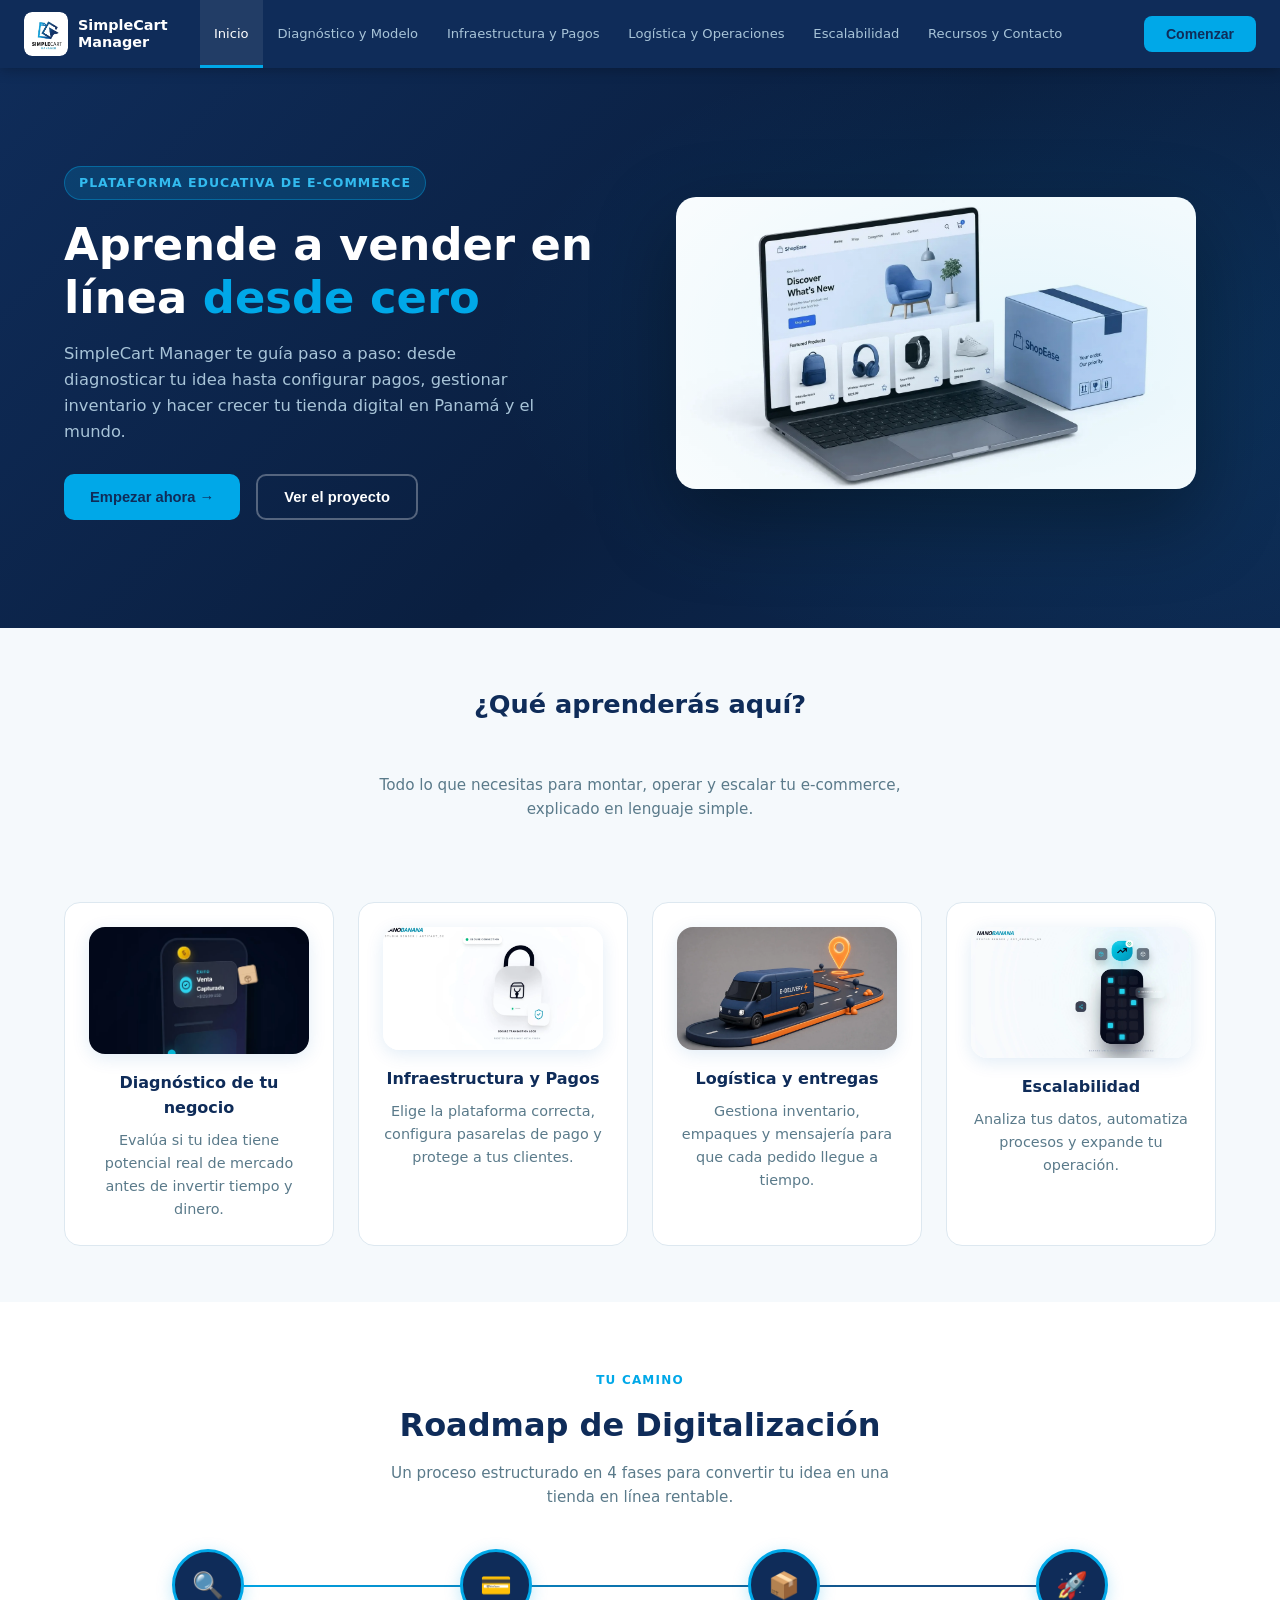
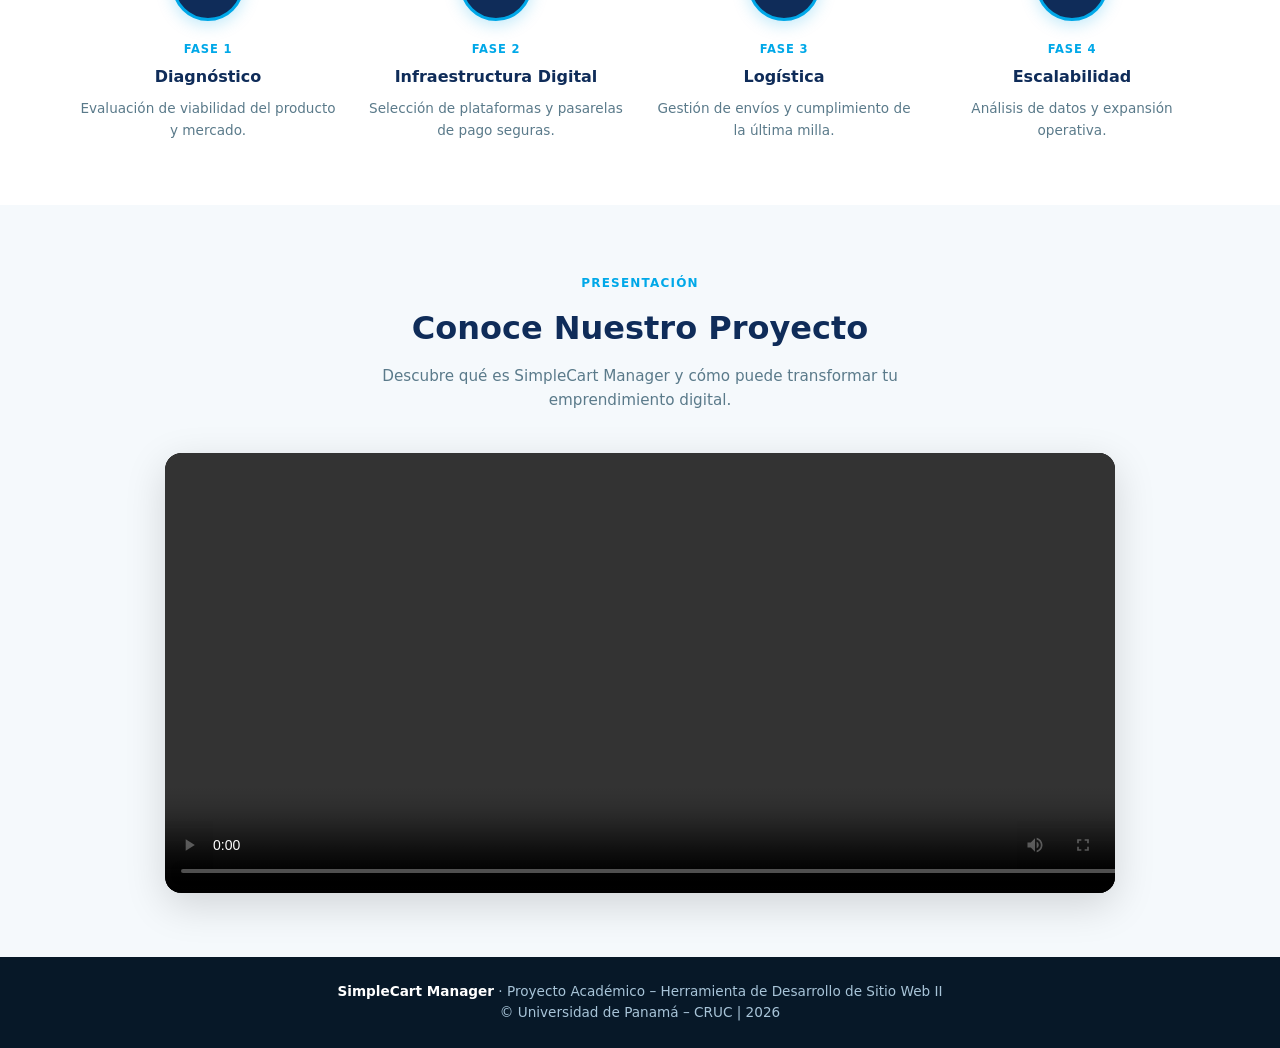
==== commit 147664a5: "Actualize index, estilos y añadi nuevas imagenes" ====
--- a/index.html
+++ b/index.html
@@ -12,7 +12,7 @@
 <nav>
   <a class="nav-logo" href="#" onclick="showPage('inicio');return false;">
     <div class="nav-logo-icon nav-logo-icon-img">
-      <img src="img/logo.webp" alt="Logo" /></div>
+      <img src="./img/logo.webp" alt="Logo" /></div>
     <div class="nav-logo-text">SimpleCart<br>Manager</div>
   </a>
   <ul class="nav-links">
@@ -20,9 +20,8 @@
     <li><a href="#" id="nav-diagnostico" onclick="showPage('diagnostico');return false;">Diagnóstico y Modelo</a></li>
     <li><a href="#" id="nav-infraestructura" onclick="showPage('infraestructura');return false;">Infraestructura y Pagos</a></li>
     <li><a href="#" id="nav-logistica" onclick="showPage('logistica');return false;">Logística y Operaciones</a></li>
-    <li><a class="soon">Casos de Éxito / Blog</a></li>
-    <li><a class="soon">Recursos</a></li>
-    <li><a class="soon">Contacto</a></li>
+    <li><a href="#" id="nav-escalabilidad" onclick="showPage('escalabilidad');return false;">Escalabilidad</a></li>
+    <li><a class="#" id="nav-recursos" onclick="showPage('recursos');return false;">Recursos y Contacto</a></li>
   </ul>
   <button class="nav-cta" onclick="showPage('diagnostico')">Comenzar</button>
 </nav>
@@ -605,6 +604,311 @@
   </div>
 </section>
 
+<!-- ══════════════════════════════════════
+     PÁGINA 5 — ESCALABILIDAD
+══════════════════════════════════════ -->
+<section class="page" id="page-escalabilidad">
+
+  <div class="page-hero">
+    <span class="section-label">Fase 4 · Escalabilidad</span>
+    <h1>Analítica, Automatización y <span>Crecimiento</span></h1>
+    <p>Una vez que tu operación es estable, el siguiente nivel es escalar. Aquí aprenderás a usar datos para tomar decisiones, automatizar procesos repetitivos, expandirte a nuevos canales y mercados, y preparar tu negocio para crecer sin colapsar.</p>
+  </div>
+
+  <!-- value strip with rocket animation -->
+  <div class="value-strip">
+    <div class="rocket-col">
+      <h2>Crecimiento inteligente</h2>
+      <p>Escalar no es solo vender más: es crecer de forma sostenible sin que la calidad del servicio, la salud financiera o la cordura operativa se vean comprometidas. Un negocio escalable tiene sistemas, automatizaciones y métricas que permiten multiplicar ventas sin multiplicar problemas.</p>
+      <p>Haz clic en el cohete para simular el despegue de tu negocio hacia nuevas etapas de crecimiento.</p>
+    </div>
+    <div class="anim-rocket-wrap" id="rocketWrap" onclick="launchRocket()">
+      <div class="anim-rocket-glow"></div>
+      <div class="anim-rocket-body">
+        <div class="anim-rocket-window">
+          <div class="anim-rocket-window-inner">🚀</div>
+        </div>
+        <div class="anim-rocket-fin-left"></div>
+        <div class="anim-rocket-fin-right"></div>
+        <div class="anim-rocket-flame" id="rocketFlame">
+          <div class="anim-flame-core"></div>
+          <div class="anim-flame-outer"></div>
+        </div>
+      </div>
+      <div class="anim-rocket-stats">
+        <div class="anim-rocket-stat">
+          <span class="anim-rocket-stat-label">Velocidad</span>
+          <span class="anim-rocket-stat-val" id="speedVal">1.0x</span>
+        </div>
+        <div class="anim-rocket-stat">
+          <span class="anim-rocket-stat-label">Órbita</span>
+          <span class="anim-rocket-stat-val" id="orbitVal">LEO</span>
+        </div>
+      </div>
+      <div class="anim-rocket-particle" id="particle1"></div>
+      <div class="anim-rocket-particle" id="particle2"></div>
+      <div class="anim-rocket-particle" id="particle3"></div>
+      <div class="anim-rocket-particle" id="particle4"></div>
+    </div>
+  </div>
+
+  <!-- Key areas -->
+  <div class="models-section">
+    <div class="section-header">
+      <span class="section-label">Pilares</span>
+      <h2 class="section-title">Áreas clave para escalar</h2>
+      <p class="section-sub">La escalabilidad se construye sobre estos pilares. Domínalos y tu negocio podrá crecer sin límites.</p>
+    </div>
+    <div class="models-grid">
+      <div class="model-card featured">
+        <span class="model-badge">Fundamental</span>
+        <h3>Analítica y KPIs</h3>
+        <p>Mide todo: tráfico, conversión, ticket promedio, CAC, LTV, retención. Sin datos, escalar es como volar a ciegas. Define tu panel de métricas clave.</p>
+        <div class="model-tags"><span class="tag">Dashboard</span><span class="tag">Métricas</span><span class="tag">Data-driven</span></div>
+      </div>
+      <div class="model-card">
+        <h3>Automatización</h3>
+        <p>Automatiza correos, notificaciones, facturación, inventario y atención al cliente. Cada proceso manual que elimines es tiempo para crecer.</p>
+        <div class="model-tags"><span class="tag">Email marketing</span><span class="tag">Chatbots</span><span class="tag">Workflows</span></div>
+      </div>
+      <div class="model-card">
+        <h3>Multi-canal</h3>
+        <p>Vende donde están tus clientes: web, redes sociales, marketplaces (Amazon, Mercado Libre), WhatsApp. Cada canal es una puerta de entrada.</p>
+        <div class="model-tags"><span class="tag">Marketplaces</span><span class="tag">Social commerce</span><span class="tag">Omnicanal</span></div>
+      </div>
+      <div class="model-card">
+        <h3>Expansión geográfica</h3>
+        <p>Lleva tu producto a nuevas ciudades o países. Requiere logística internacional, pasarelas multi-moneda y conocimiento de regulaciones locales.</p>
+        <div class="model-tags"><span class="tag">Internacional</span><span class="tag">Logística global</span><span class="tag">Multi-moneda</span></div>
+      </div>
+      <div class="model-card">
+        <h3>Equipo y procesos</h3>
+        <p>Documenta cada proceso, delega responsabilidades y construye un equipo que opere sin tu supervisión directa. El negocio no debe depender de una sola persona.</p>
+        <div class="model-tags"><span class="tag">Delegación</span><span class="tag">SOPs</span><span class="tag">Cultura</span></div>
+      </div>
+      <div class="model-card">
+        <h3>Tecnología e infraestructura</h3>
+        <p>Asegura que tu plataforma aguante picos de tráfico, que tus datos estén respaldados y que puedas integrar herramientas sin fricción.</p>
+        <div class="model-tags"><span class="tag">Hosting escalable</span><span class="tag">APIs</span><span class="tag">Backups</span></div>
+      </div>
+    </div>
+  </div>
+
+  <!-- Steps to scale -->
+  <div class="steps-section">
+    <div class="section-header">
+      <span class="section-label">Proceso</span>
+      <h2 class="section-title">Pasos para escalar tu e-commerce</h2>
+      <p class="section-sub">Sigue este roadmap para llevar tu negocio al siguiente nivel de forma ordenada y sostenible.</p>
+    </div>
+    <div class="steps-grid">
+      <div class="step-card">
+        <div class="step-num">01</div>
+        <h3>Audita tu operación actual</h3>
+        <p>Antes de escalar, identifica qué está funcionando y qué está al límite. Revisa ventas, costos, capacidad operativa y satisfacción del cliente.</p>
+        <ul><li>Analiza tus estados financieros</li><li>Mide tiempos de entrega reales</li><li>Encuesta a tus clientes</li><li>Identifica cuellos de botella</li></ul>
+      </div>
+      <div class="step-card">
+        <div class="step-num">02</div>
+        <h3>Define tus KPIs de crecimiento</h3>
+        <p>Establece métricas claras que te indiquen si estás creciendo de forma saludable. No todas las métricas importan igual.</p>
+        <ul><li>CAC (costo de adquisición)</li><li>LTV (valor de vida del cliente)</li><li>Tasa de conversión</li><li>Ticket promedio</li></ul>
+      </div>
+      <div class="step-card">
+        <div class="step-num">03</div>
+        <h3>Automatiza procesos clave</h3>
+        <p>Identifica tareas repetitivas y automatízalas. Desde el email de bienvenida hasta la facturación recurrente.</p>
+        <ul><li>Email marketing automatizado</li><li>Notificaciones de pedidos</li><li>Facturación electrónica</li><li>Alertas de inventario bajo</li></ul>
+      </div>
+      <div class="step-card">
+        <div class="step-num">04</div>
+        <h3>Expande tus canales de venta</h3>
+        <p>No pongas todos los huevos en una sola canasta. Abre nuevos frentes de venta para diversificar tu tráfico.</p>
+        <ul><li>Crea tu tienda en redes sociales</li><li>Publica en Mercado Libre / Amazon</li><li>Implementa venta por WhatsApp</li><li>Explora el comercio B2B</li></ul>
+      </div>
+      <div class="step-card">
+        <div class="step-num">05</div>
+        <h3>Prepara tu operación para el volumen</h3>
+        <p>Asegúrate de que tu logística, atención al cliente y tecnología puedan soportar 2x, 5x y 10x tu volumen actual.</p>
+        <ul><li>Negocia tarifas con mensajerías</li><li>Contrata personal de apoyo</li><li>Migra a hosting escalable</li><li>Crea un plan de contingencia</li></ul>
+      </div>
+      <div class="step-card">
+        <div class="step-num">06</div>
+        <h3>Mide, aprende, itera</h3>
+        <p>El crecimiento es un ciclo continuo. Mide resultados, aprende de los errores, ajusta tu estrategia y vuelve a empezar.</p>
+        <ul><li>Revisa KPIs semanalmente</li><li>Haz experimentos A/B</li><li>Escucha a tu equipo y clientes</li><li>Actualiza tu plan de crecimiento</li></ul>
+      </div>
+    </div>
+  </div>
+
+  <!-- Checklist -->
+  <div class="checklist-section">
+    <div class="section-header">
+      <span class="section-label">Checklist</span>
+      <h2 class="section-title">¿Estás listo para escalar?</h2>
+      <p class="section-sub">Marca estos puntos para saber si tu negocio tiene una base sólida para crecer. Si cumples al menos 8, estás listo para despegar.</p>
+    </div>
+    <div class="checklist-wrapper">
+      <div class="checklist-group">
+        <h3>Métricas y automatización</h3>
+        <div class="checklist-item"><div class="ci-check">✓</div><div class="ci-text"><strong>KPIs definidos</strong><span>Tienes métricas claras de CAC, LTV, conversión y ticket promedio.</span></div></div>
+        <div class="checklist-item"><div class="ci-check">✓</div><div class="ci-text"><strong>Dashboard activo</strong><span>Monitoreas tus métricas en tiempo real con un panel de control.</span></div></div>
+        <div class="checklist-item"><div class="ci-check">✓</div><div class="ci-text"><strong>Procesos automatizados</strong><span>Correos, facturas y notificaciones se generan sin intervención manual.</span></div></div>
+        <div class="checklist-item"><div class="ci-check">✓</div><div class="ci-text"><strong>CRM implementado</strong><span>Gestionas tus clientes y sus historiales en un sistema centralizado.</span></div></div>
+        <div class="checklist-item"><div class="ci-check">✓</div><div class="ci-text"><strong>Chatbot o atención automatizada</strong><span>Respondes preguntas frecuentes sin saturar tu tiempo.</span></div></div>
+      </div>
+      <div class="checklist-group">
+        <h3>Canales y crecimiento</h3>
+        <div class="checklist-item"><div class="ci-check">✓</div><div class="ci-text"><strong>Multi-canal activo</strong><span>Vendes en al menos 2 canales diferentes (web, redes, marketplace).</span></div></div>
+        <div class="checklist-item"><div class="ci-check">✓</div><div class="ci-text"><strong>Expansión geográfica evaluada</strong><span>Has analizado viabilidad de vender en otras ciudades o países.</span></div></div>
+        <div class="checklist-item"><div class="ci-check">✓</div><div class="ci-text"><strong>Capacidad operativa sobredimensionada</strong><span>Puedes manejar 2x tu volumen actual sin colapsar.</span></div></div>
+        <div class="checklist-item"><div class="ci-check">✓</div><div class="ci-text"><strong>Equipo delegado</strong><span>Hay personas clave que operan sin tu supervisión directa.</span></div></div>
+        <div class="checklist-item"><div class="ci-check">✓</div><div class="ci-text"><strong>Plan de crecimiento documentado</strong><span>Tienes un roadmap escrito con objetivos, plazos y recursos necesarios.</span></div></div>
+      </div>
+    </div>
+  </div>
+
+  <div class="cta-band">
+    <h2>¿Listo para despegar? <span>Explora todos los recursos</span></h2>
+    <p>Descarga guías, plantillas y herramientas que te acompañarán en cada etapa del crecimiento de tu e-commerce.</p>
+    <button class="btn-primary" onclick="showPage('recursos')">Recursos y Contacto →</button>
+  </div>
+</section>
+
+<!-- ══════════════════════════════════════
+     PÁGINA 6 — RECURSOS Y CONTACTO
+══════════════════════════════════════ -->
+<!-- ── RECURSOS ── -->
+<section class="page" id="page-recursos">
+  <div class="page-hero">
+    <span class="section-label">Recursos</span>
+    <h1>Todo lo que necesitas para <span>impulsar</span> tu e-commerce</h1>
+    <p>Guías, plantillas, herramientas y contenido educativo gratuito para emprendedores y empresas.</p>
+  </div>
+
+  <div class="value-strip">
+    <div class="value-grid">
+      <div class="value-card">
+        <div class="value-icon">📚</div>
+        <h3>Guías prácticas</h3>
+        <p>Documentos descargables con pasos concretos para cada área de tu negocio.</p>
+      </div>
+      <div class="value-card">
+        <div class="value-icon">📋</div>
+        <h3>Plantillas editables</h3>
+        <p>Formatos listos para usar: inventarios, presupuestos, planes de acción y más.</p>
+      </div>
+      <div class="value-card">
+        <div class="value-icon">🔧</div>
+        <h3>Herramientas recomendadas</h3>
+        <p>Selección curada de software y servicios para cada etapa de tu operación.</p>
+      </div>
+      <div class="value-card">
+        <div class="value-icon">🎓</div>
+        <h3>Cursos y webinars</h3>
+        <p>Contenido formativo gratuito para seguir aprendiendo y mejorando.</p>
+      </div>
+    </div>
+  </div>
+
+  <div class="models-section">
+    <div class="section-header">
+      <span class="section-label">Biblioteca</span>
+      <h2 class="section-title">Explora nuestros recursos</h2>
+      <p class="section-sub">Seleccionados para emprendedores como tú.</p>
+    </div>
+    <div class="models-grid">
+      <div class="model-card">
+        <div class="model-icon">📕</div>
+        <h3>Guía de inicio rápido para e-commerce</h3>
+        <p>Los 10 pasos esenciales para lanzar tu tienda online desde cero, con checklist, proveedores y estrategias de lanzamiento.</p>
+        <div class="model-tags"><span class="tag">Guía</span><span class="tag">Inicio</span><span class="tag">PDF</span></div>
+      </div>
+      <div class="model-card">
+        <div class="model-icon">📗</div>
+        <h3>Plantilla de plan de negocios</h3>
+        <p>Formato completo con secciones de análisis de mercado, proyecciones financieras y estrategia operativa.</p>
+        <div class="model-tags"><span class="tag">Plantilla</span><span class="tag">Negocios</span><span class="tag">Excel</span></div>
+      </div>
+      <div class="model-card">
+        <div class="model-icon">📘</div>
+        <h3>Dashboard de KPIs comerciales</h3>
+        <p>Tablero en Google Sheets con métricas clave: ventas, conversión, costo de adquisición y valor de vida del cliente.</p>
+        <div class="model-tags"><span class="tag">KPI</span><span class="tag">Dashboard</span><span class="tag">Sheets</span></div>
+      </div>
+      <div class="model-card">
+        <div class="model-icon">📙</div>
+        <h3>Lista de verificación logística</h3>
+        <p>Checklist completo para evaluar y optimizar tu operación logística: inventario, empaque, envíos y devoluciones.</p>
+        <div class="model-tags"><span class="tag">Checklist</span><span class="tag">Logística</span><span class="tag">PDF</span></div>
+      </div>
+      <div class="model-card">
+        <div class="model-icon">📓</div>
+        <h3>Webinar: Pagos online en LATAM</h3>
+        <p>Grabación del webinar donde analizamos pasarelas, métodos locales, tasas de aprobación y fraude.</p>
+        <div class="model-tags"><span class="tag">Webinar</span><span class="tag">Pagos</span><span class="tag">Video</span></div>
+      </div>
+      <div class="model-card">
+        <div class="model-icon">📒</div>
+        <h3>Calculadora de costos de envío</h3>
+        <p>Herramienta interactiva para calcular costos logísticos por producto, destino y volumen, optimizando tu margen.</p>
+        <div class="model-tags"><span class="tag">Herramienta</span><span class="tag">Costos</span><span class="tag">Online</span></div>
+      </div>
+    </div>
+  </div>
+
+  <div class="checklist-section">
+    <div class="section-header">
+      <span class="section-label">Recomendado</span>
+      <h2 class="section-title">Empieza con estos recursos hoy</h2>
+      <p class="section-sub">Descarga gratis y comienza a aplicar.</p>
+    </div>
+    <div class="checklist-wrapper">
+      <div class="checklist-group">
+        <h3>Recursos gratuitos</h3>
+        <div class="checklist-item"><div class="ci-check">✓</div><div class="ci-text"><strong>Guía de inicio rápido</strong><span>PDF descargable con los 10 pasos esenciales.</span></div></div>
+        <div class="checklist-item"><div class="ci-check">✓</div><div class="ci-text"><strong>Plantilla de plan de negocios</strong><span>Formato listo para llenar en Google Docs.</span></div></div>
+        <div class="checklist-item"><div class="ci-check">✓</div><div class="ci-text"><strong>Dashboard de KPIs</strong><span>Google Sheets con fórmulas preconfiguradas.</span></div></div>
+        <div class="checklist-item"><div class="ci-check">✓</div><div class="ci-text"><strong>Checklist logístico</strong><span>Evaluación completa de tu operación.</span></div></div>
+        <div class="checklist-item"><div class="ci-check">✓</div><div class="ci-text"><strong>Webinar grabado</strong><span>Acceso inmediato al contenido formativo.</span></div></div>
+      </div>
+    </div>
+  </div>
+
+  <div class="cta-band">
+    <h2>Accede a todos los recursos <span>gratis</span></h2>
+    <p>Regístrate y obtén acceso ilimitado a nuestra biblioteca de recursos educativos.</p>
+    <button class="btn-primary" onclick="showPage('contacto');return false;">Solicita la guía informativa →</button>
+  </div>
+  <footer class="site-footer">
+  <div class="footer-logo">
+            <img src="./img/logo.webp" alt="Logo">
+        </div>
+        <div class="footer-content">
+            <div class="footer-contact">
+                <h3>Contacto</h3>
+                <p>Dirección: Universidad de Panamá – CRUC</p>
+                <p>Teléfono: +507 6000-0000</p>
+                <p>Email: SimpleCart@Manager.com</p>
+            </div>
+            <div class="footer-links">
+                <h3>Enlaces</h3>
+                <ul>
+                    <li><a href="index.html">Inicio</a></li>
+                    <li><a href="#">Contacto</a></li>
+                   
+                </ul>
+            </div>
+            <div class="footer-social">
+                <h3>Síguenos</h3>
+                <a href="https//:www.facebook.com" target="_blank" rel="noopener noreferrer"><img src="./img/facebook.svg" alt="FB"></a>
+                <a href="#" target="_blank" rel="noopener noreferrer"><img src="./img/twitterx.svg" alt="X"></a>
+                <a href="#" target="_blank" rel="noopener noreferrer"><img src="./img/instagram.svg" alt="IG"></a>
+            </div>
+        </div>
+</section>
+</footer>
+
 <!-- ── FOOTER ── -->
 <footer>
   <strong>SimpleCart Manager</strong> · Proyecto Académico – Herramienta de Desarrollo de Sitio Web II
--- a/styles.css
+++ b/styles.css
@@ -75,8 +75,6 @@
   font-weight:700; 
   cursor:pointer; 
   transition:all .2s;
-  opacity:.6;
-  cursor:default;
 }
 
 .btn-primary:hover { background:var(--cyanLt); transform:translateY(-2px); box-shadow:0 8px 24px rgba(0,168,232,.35); }
@@ -182,7 +180,7 @@
 .tag { background:var(--bg); color:var(--navy); font-size:.72rem; font-weight:600; padding:4px 10px; border-radius:20px; border:1px solid #dde8f0; }
 .checklist-section { background:var(--bg); padding:4rem 5%; }
 .checklist-wrapper { display:grid; grid-template-columns:1fr 1fr; gap:3rem; margin-top:2.5rem; align-items:start; }
-.checklist-group h3 { font-size:1.05rem; font-weight:700; color:var(--navy); margin-bottom:1rem; padding-bottom:.5rem; border-bottom:2px solid var(--cyan); }
+.checklist-group h3 { font-size:1.05rem; align-items: center; font-weight:700; color:var(--navy); margin-bottom:1rem; padding-bottom:.5rem; border-bottom:2px solid var(--cyan); }
 .checklist-item { display:flex; gap:12px; align-items:flex-start; padding:.75rem 0; border-bottom:1px solid #e8f0f8; }
 .ci-check { width:22px; height:22px; border-radius:50%; background:var(--navy); color:var(--cyan); display:flex; align-items:center; justify-content:center; font-size:.7rem; font-weight:700; flex-shrink:0; margin-top:1px; }
 .ci-text strong { display:block; font-size:.9rem; color:var(--navy); }
@@ -195,6 +193,47 @@
 /* ── FOOTER ── */
 footer { background:var(--dark); color:var(--silver); padding:1.5rem 5%; text-align:center; font-size:.85rem; }
 footer strong { color:var(--white); }
+.site-footer {
+    background: linear-gradient(135deg,var(--navy),#0d2a52);
+    color: var(--silver);
+    padding: 20px;
+    text-align: center;
+}
+
+.footer-logo img {
+    max-width: 130px; 
+    margin-bottom: 20px;
+}
+
+.footer-content {
+    display: flex;
+    justify-content: space-around;
+}
+
+.footer-contact,
+.footer-links,
+.footer-social {
+    flex: 1;
+    padding: 0 20px;
+}
+
+.footer-links ul {
+    list-style: none;
+    padding: 0;
+}
+
+.footer-links a {
+    color: var(--white);
+    text-decoration: none;
+}
+
+.footer-bottom {
+    margin-top: 20px;
+}
+
+.footer-content h3{
+    color:var(--cyan)
+}
 
 /* ══════════════════════════════════════════════
    ANIMACIONES CSS PURAS
@@ -824,6 +863,172 @@
   text-align: center;
 }
 
+/* ════════════════════════════════════════════
+   ANIMACIÓN 4 — COHETE DE ESCALABILIDAD
+════════════════════════════════════════════ */
+@keyframes rocketFloat { 0%,100%{transform:translateY(0)} 50%{transform:translateY(-12px)} }
+@keyframes flameFlicker { 0%,100%{transform:scaleY(1) scaleX(1)} 50%{transform:scaleY(1.15) scaleX(.85)} }
+@keyframes flameOuter { 0%,100%{opacity:.5;transform:scaleY(1)} 50%{opacity:.8;transform:scaleY(1.25)} }
+@keyframes particleUp { 0%{opacity:0;transform:translateY(0) scale(1)} 20%{opacity:.8} 100%{opacity:0;transform:translateY(120px) scale(.2)} }
+@keyframes rocketLaunch { 0%{transform:translateY(0) rotate(0deg)} 30%{transform:translateY(-30px) rotate(-3deg)} 100%{transform:translateY(-200px) rotate(-8deg);opacity:0} }
+@keyframes statGlow { 0%,100%{box-shadow:0 0 6px rgba(0,168,232,.3)} 50%{box-shadow:0 0 18px rgba(0,168,232,.6)} }
+
+.anim-rocket-wrap {
+  position:relative; width:240px; height:360px;
+  display:flex; flex-direction:column; align-items:center;
+  justify-content:center; cursor:pointer; perspective:900px;
+  flex-shrink:0;
+}
+.anim-rocket-glow {
+  position:absolute; inset:0;
+  background:radial-gradient(ellipse 70% 60% at 50% 50%, rgba(0,168,232,.12), transparent 70%);
+  pointer-events:none;
+}
+.anim-rocket-body {
+  position:relative; width:90px; height:180px;
+  background:linear-gradient(180deg,#e2e8f0 0%,#94a3b8 100%);
+  border-radius:45px 45px 18px 18px;
+  box-shadow:0 20px 50px rgba(0,0,0,.2);
+  animation:rocketFloat 3.5s ease-in-out infinite;
+  transition:transform .4s;
+  z-index:2;
+}
+.anim-rocket-wrap.launched .anim-rocket-body {
+  animation:rocketLaunch 1.2s ease-in forwards;
+}
+.anim-rocket-window {
+  position:absolute; top:30px; left:50%; transform:translateX(-50%);
+  width:38px; height:38px; border-radius:50%;
+  background:linear-gradient(135deg,#0f172a,#1e293b);
+  border:3px solid #64748b;
+  display:flex; align-items:center; justify-content:center;
+  overflow:hidden;
+}
+.anim-rocket-window-inner { font-size:1.3rem; }
+.anim-rocket-fin-left {
+  position:absolute; bottom:20px; left:-18px;
+  width:0; height:0;
+  border-top:20px solid transparent;
+  border-bottom:20px solid transparent;
+  border-right:24px solid #ef4444;
+  z-index:1;
+}
+.anim-rocket-fin-right {
+  position:absolute; bottom:20px; right:-18px;
+  width:0; height:0;
+  border-top:20px solid transparent;
+  border-bottom:20px solid transparent;
+  border-left:24px solid #ef4444;
+  z-index:1;
+}
+.anim-rocket-flame {
+  position:absolute; bottom:-50px; left:50%; transform:translateX(-50%);
+  width:30px; z-index:1;
+}
+.anim-flame-core {
+  width:20px; height:50px;
+  background:linear-gradient(to bottom,#fbbf24,#f97316,#ef4444);
+  margin:0 auto;
+  border-radius:0 0 12px 12px;
+  animation:flameFlicker .15s ease-in-out infinite;
+  filter:blur(2px);
+}
+.anim-flame-outer {
+  width:30px; height:40px;
+  background:linear-gradient(to bottom,rgba(251,191,36,.4),transparent);
+  margin:-5px auto 0;
+  border-radius:10px 10px 20px 20px;
+  animation:flameOuter .3s ease-in-out infinite;
+}
+.anim-rocket-stats {
+  display:flex; gap:16px; margin-top:70px;
+  z-index:3;
+}
+.anim-rocket-stat {
+  background:rgba(15,23,42,.9);
+  border:1px solid rgba(255,255,255,.1);
+  border-radius:12px;
+  padding:8px 14px;
+  text-align:center;
+  backdrop-filter: blur(12px);
+  transition:all .3s;
+}
+.anim-rocket-wrap.launched .anim-rocket-stat {
+  animation:statGlow 1s ease-in-out infinite;
+  border-color:var(--cyan);
+}
+.anim-rocket-stat-label {
+  display:block; font-size:.45rem; font-weight:700;
+  text-transform:uppercase; letter-spacing:.08em; color:#64748b;
+}
+.anim-rocket-stat-val {
+  display:block; font-size:.8rem; font-weight:900;
+  color:var(--cyan); font-family:monospace; margin-top:2px;
+}
+/* particles */
+.anim-rocket-particle {
+  position:absolute; bottom:0; width:8px; height:8px;
+  border-radius:50%; pointer-events:none; opacity:0;
+}
+.anim-rocket-wrap.launched .anim-rocket-particle {
+  animation:particleUp 1.2s ease-out infinite;
+}
+.anim-rocket-wrap.launched #particle1 {
+  left:30%; background:#fbbf24;
+  box-shadow:0 0 10px #fbbf24;
+  animation-delay:0s;
+}
+.anim-rocket-wrap.launched #particle2 {
+  left:45%; background:#f97316;
+  box-shadow:0 0 10px #f97316;
+  animation-delay:.15s;
+}
+.anim-rocket-wrap.launched #particle3 {
+  left:55%; background:#ef4444;
+  box-shadow:0 0 10px #ef4444;
+  animation-delay:.3s;
+}
+.anim-rocket-wrap.launched #particle4 {
+  left:68%; background:#fbbf24;
+  box-shadow:0 0 10px #fbbf24;
+  animation-delay:.1s;
+}
+
+.rocket-col {
+  flex:1;
+  min-width:280px;
+}
+.rocket-col h2 {
+  font-size:1.5rem;
+  font-weight:800;
+  color:var(--navy);
+  margin-bottom:1rem;
+}
+.rocket-col p {
+  color:#5a7a8a;
+  font-size:.95rem;
+  margin-bottom:.8rem;
+}
+
+/* ── RESPONSIVE ── */
+@media(max-width:900px){
+  .anim-rocket-wrap{width:200px;}
+}
+@media(max-width:600px){
+  .anim-rocket-wrap{width:180px;}
+}
+
+/* ── MODEL CARD LINKS ── */
+.model-card-link {
+  text-decoration: none;
+  color: inherit;
+  display: block;
+}
+.model-card-link:hover .model-card {
+  border-color: var(--cyan);
+  box-shadow: 0 8px 28px rgba(0,168,232,.15);
+}
+
 /* ── SMALL INLINE ── */
 .hint-small {
   color: #94a3b8;
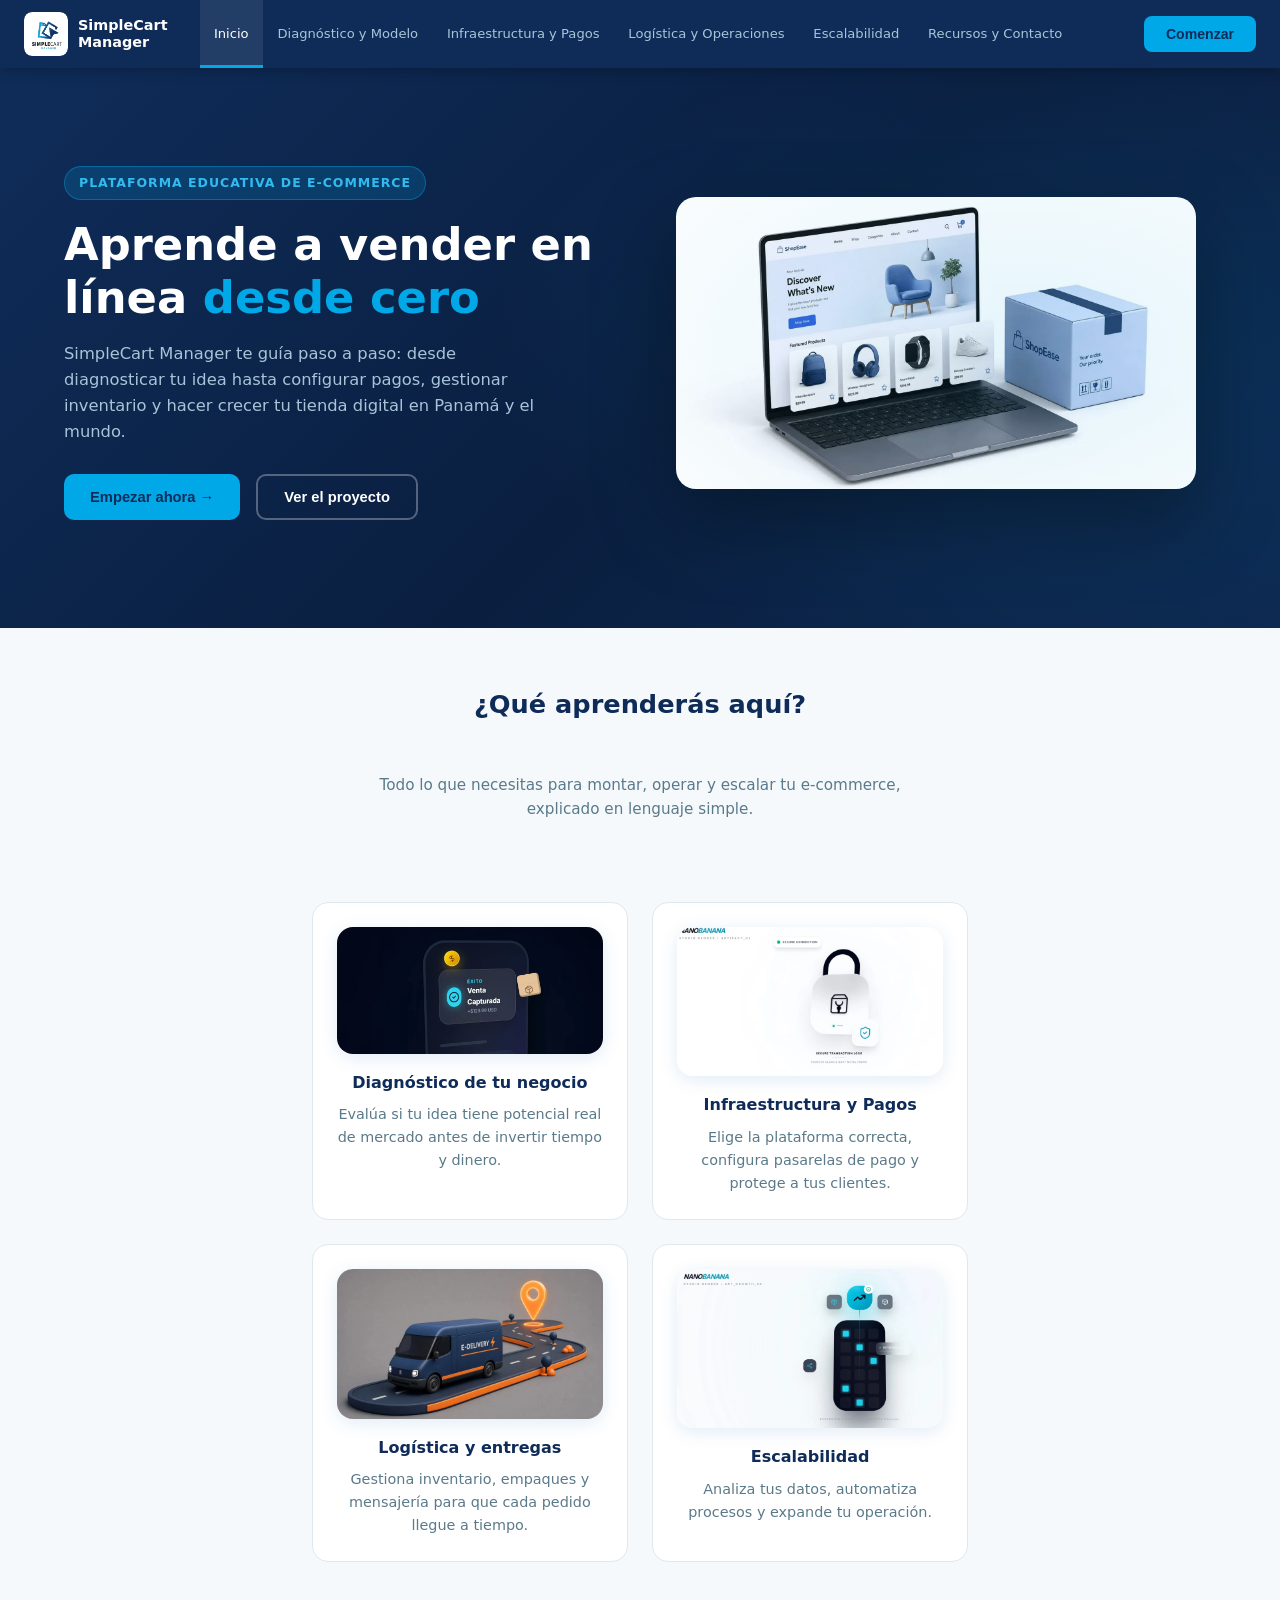
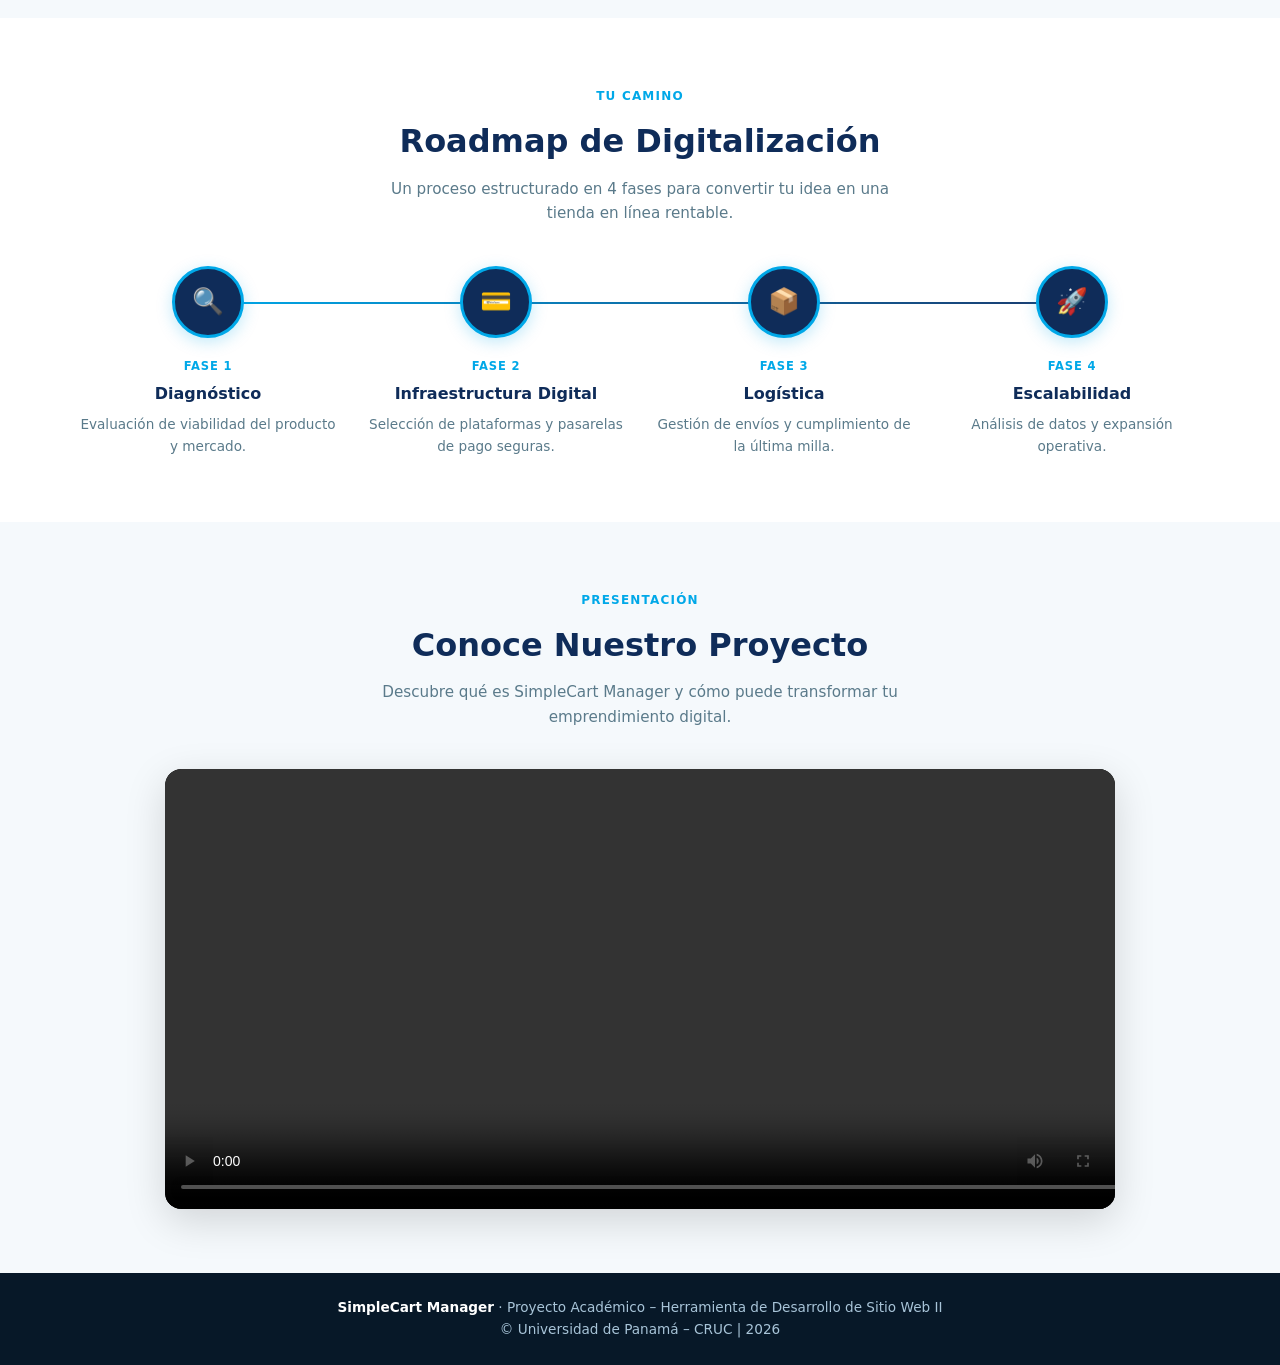
==== commit d0ff9716: "Arreglando las animaciones y eliminando un boton" ====
--- a/index.html
+++ b/index.html
@@ -878,7 +878,6 @@
   <div class="cta-band">
     <h2>Accede a todos los recursos <span>gratis</span></h2>
     <p>Regístrate y obtén acceso ilimitado a nuestra biblioteca de recursos educativos.</p>
-    <button class="btn-primary" onclick="showPage('contacto');return false;">Solicita la guía informativa →</button>
   </div>
   <footer class="site-footer">
   <div class="footer-logo">
--- a/styles.css
+++ b/styles.css
@@ -89,6 +89,7 @@
   flex-direction: column;
   gap:2.5rem;
   justify-content:center;
+  align-items: center;
 }
 
 .value-strip h2 { 
